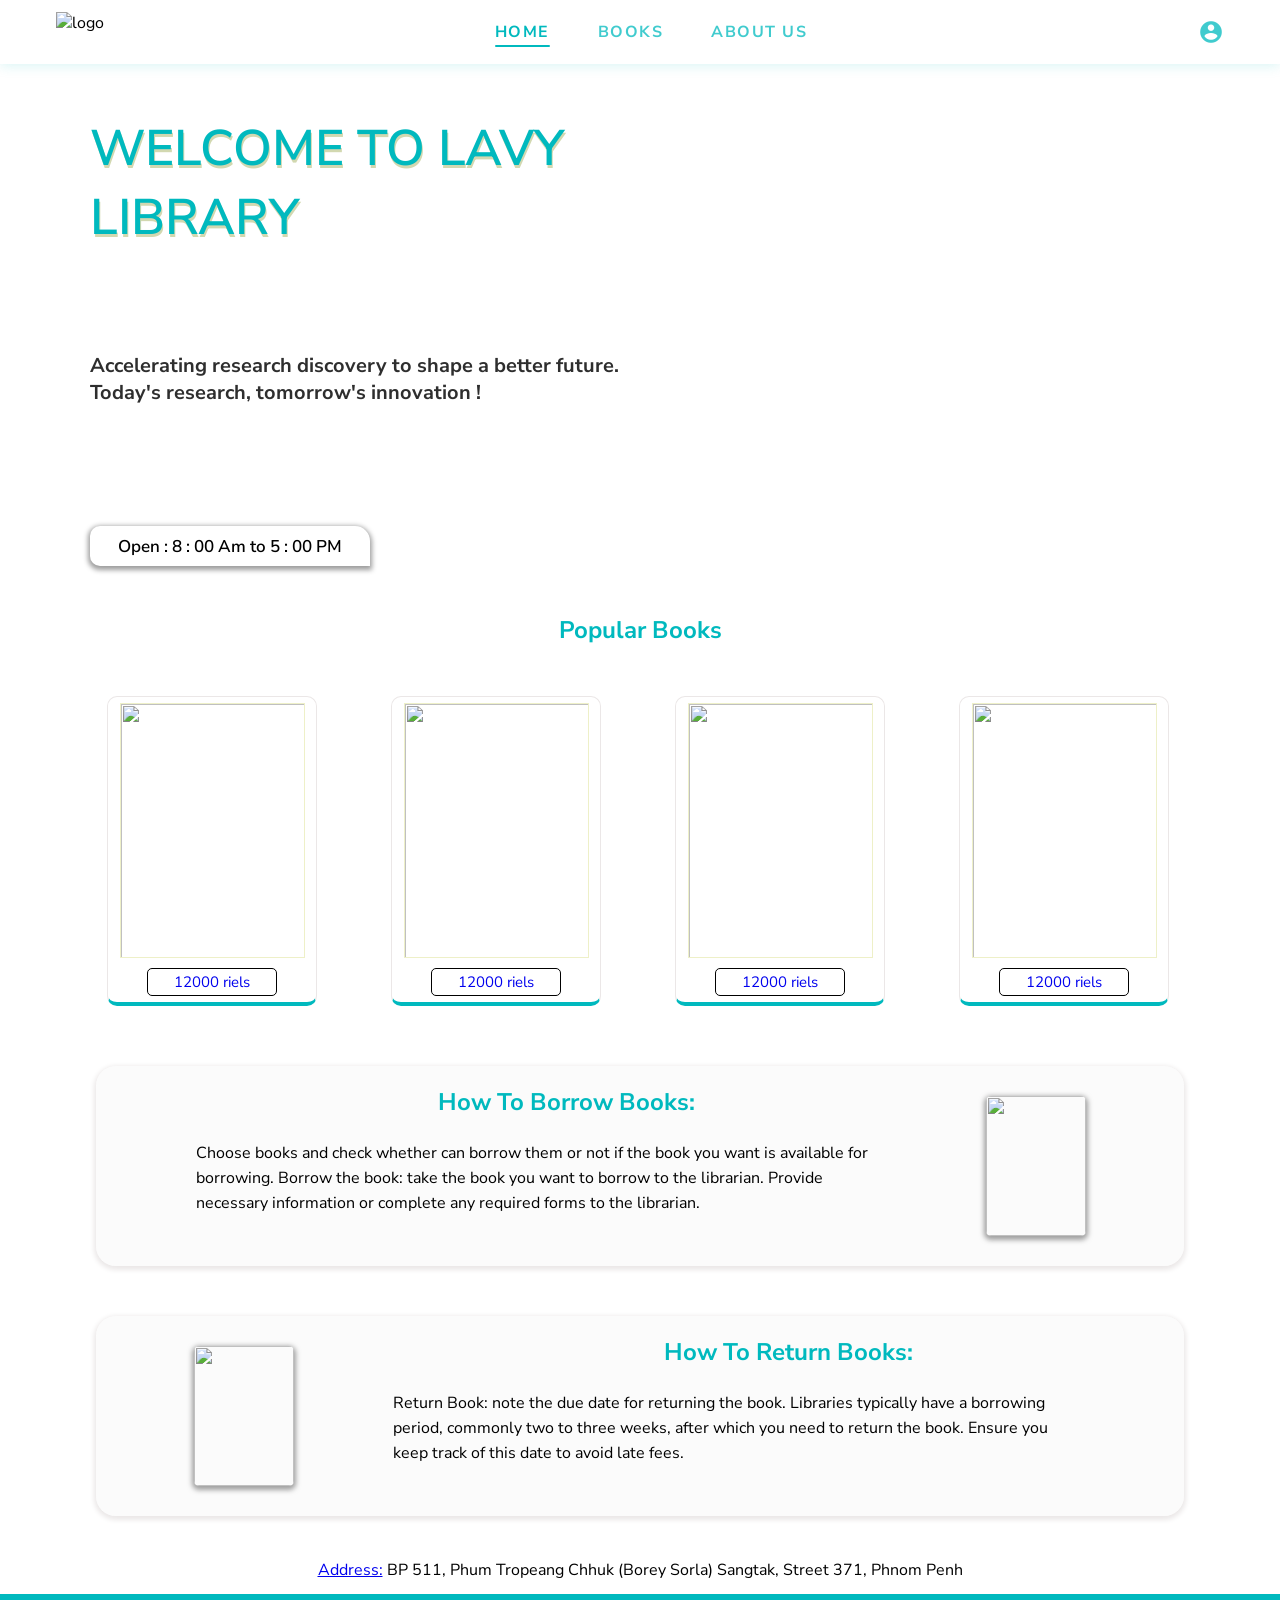
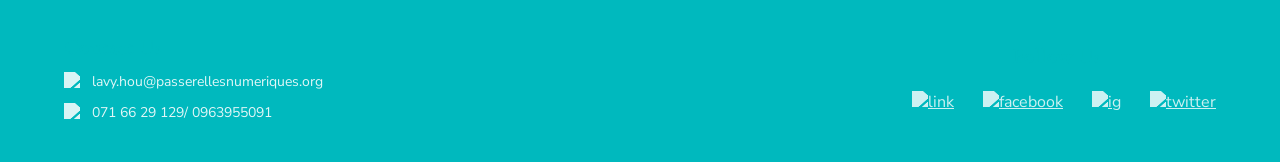
==== index.html @ cbe5d9ea "refactor: unify design system and update layout for navigation and footer components" ====
<!DOCTYPE html>
<html lang="en">

<head>
    <meta charset="UTF-8">
    <meta name="viewport" content="width=device-width, initial-scale=1.0">
    <title>Home</title>
    <link rel="stylesheet" href="./css/style.css">
    <link rel="icon" href="/images/header-logo.png" type="image/icon type">
    <link rel="stylesheet" href="https://fonts.googleapis.com/icon?family=Material+Icons">
    <link href="https://cdn.jsdelivr.net/npm/remixicon@3.4.0/fonts/remixicon.css" rel="stylesheet">
    <link rel="stylesheet"href="https://fonts.googleapis.com/css2?family=Material+Symbols+Outlined:opsz,wght,FILL,GRAD@20..48,100..700,0..1,-50..200" />
</head>

<body>
    <nav>
        <div class="logo">
            <img src="images/logo.png" width="9%" alt="logo">
        </div>
        <div class="menu-bar">
            <ul>
                <li><a href="#" style="color: #00B9BE;">Home</a></li>
                <li><a href="./pages/books.html">Books</a></li>
                <li><a href="./pages/about_us.html">About us</a></li>
            </ul>
        </div>
        <a href="./pages/register.html"><i class="material-icons icons-color">account_circle</i></a>
    </nav>
    <div class="cover">
        <h1>WELCOME TO LAVY <br> LIBRARY</h1>
        <p><b>Accelerating research discovery to shape a better future. <br>Today's research, tomorrow's innovation !</b></p>
        <p class="open">Open : 8 : 00 Am to 5 : 00 PM</p>
    </div>
    <div class="popular-book">
        <h2>Popular Books</h2>
        <div class="books">
            <div class="image-card">
                <img src="images/Home/ដឺស៊ីក្រេត.jpg" width="10%" alt="">
                <button><a href="../pages/register.html">12000 riels</a></button>
            </div>
            <div class="image-card">
                <img src="images/Home/ដើរចេញពីអតីតកាល.png" width="10%" alt="">
                <button><a href="../pages/register.html">12000 riels</a></button>
            </div>
            <div class="image-card">
                <img src="images/Home/ដំណើរជីវិត.jpg" width="10%" alt="">
                <button><a href="../pages/register.html">12000 riels</a></button>
            </div>
            <div class="image-card">
                <img src="images/Home/ដើរចេញពីអតីតកាល.png" width="10%" alt="">
                <button><a href="../pages/register.html">12000 riels</a></button>
            </div>
        </div>
    </div>
    <div class="borrow-and-return">
        <div class="borrow-card">
            <div class="borrow-title">
                <h2><a href="./pages/register.html">How To Borrow Books:</a></h2>
                <p>Choose books and check whether can borrow them or not if the book you want is available for
                    borrowing. Borrow the book: take the book you want to borrow to the librarian. Provide necessary
                    information or complete any required forms to the librarian.</p>
            </div>
            <div class="img">
                <img src="images/Home/ដឺស៊ីក្រេត.jpg" width="5%" alt="">
            </div>
        </div>
        <div class="return-card">
            <div class="return-img">
                <img src="images/Home/ការធ្វើទីផ្សារ៤.០.jpg" width="5%" alt=""> 
            </div>
            <div class="return-title">
                <h2><a href="./pages/register.html">How To Return Books:</a></h2>
                <p>Return Book: note the due date for returning the book. Libraries typically have a borrowing period,
                    commonly two to three weeks, after which you need to return the book. Ensure you keep track of this
                    date to avoid late fees.</p>
            </div>
        </div>
        <div id="address">
            <p><a href="./pages/about_us.html">Address:</a> BP 511, Phum Tropeang Chhuk (Borey Sorla) Sangtak, Street
                371, Phnom
                Penh</p>
        </div>
    </div>
    <footer>
        <div class="footer-left">
            <h3>Contact Us</h3>
            <div class="email">
                <img src="./images/follow us/email.png" alt="email">
                <p>lavy.hou@passerellesnumeriques.org</p>
            </div>
            <div class="phone-call">
                <img src="./images/follow us/phone-call.png" alt="call">
                <p>071 66 29 129/ 0963955091</p>
            </div>
        </div>
        <div class="footer-right">
            <h3>Follow Us</h3>
            <div class="icon">
                <a href="https://www.linkedin.com/feed/" target="_blank"><img src="./images/follow us/linkedin.png" alt="link"></a>
                <a href="https://www.linkedin.com/feed/" target="_blank"><img src="./images/follow us/facebook.png" alt="facebook"></a>
                <a href="https://www.instagram.com/" target="_blank"><img src="./images/follow us/instagram.png" alt="ig"></a>
                <a href="https://www.instagram.com/" target="_blank"><img src="./images/follow us/twitter.png" alt="twitter"></a>
            </div>
        </div>
    </footer>
</body>
</html>
---- css/style.css ----
@import url('https://fonts.googleapis.com/css2?family=Cormorant+Garamond:ital,wght@0,400;0,500;0,600;0,700;1,400&family=Nunito+Sans:opsz,wght@6..12,400;6..12,500;6..12,600;6..12,700&display=swap');

:root {
  --teal: #00B9BE;
  --teal-dark: #009aa0;
  --teal-light: #e0f7f8;
  --white: #ffffff;
  --text: #1a1a1a;
  --text-muted: #555555;
  --nav-bg: #ffffff;
  --nav-text: #00B9BE;
  --gold: #ffffff;
  --accent: #00B9BE;
}

* {
  padding: 0;
  margin: 0;
  box-sizing: border-box;
  font-family: 'Nunito Sans', Arial, sans-serif;
}

nav {
  position: sticky;
  top: 0;
  z-index: 100;
  background: var(--nav-bg);
  display: flex;
  align-items: center;
  justify-content: space-between;
  padding: 0 56px;
  height: 64px;
  box-shadow: 0 2px 12px rgba(0,185,190,0.15);
}

nav .logo {
  display: flex;
  align-items: center;
}

nav .logo img {
  height: 40px;
  width: auto;
  padding: 0;
  margin: 0;
}

nav .menu-bar {
  margin: 0;
}

nav .menu-bar ul {
  display: flex;
  align-items: center;
  gap: 48px;
  list-style: none;
}

nav .menu-bar ul li {
  margin: 0;
}

nav .menu-bar ul li a {
  text-decoration: none;
  color: rgba(0,185,190,0.75);
  font-size: 16px;
  font-weight: 700;
  letter-spacing: 1.5px;
  text-transform: uppercase;
  transition: color 0.25s ease;
  position: relative;
  padding-bottom: 4px;
}

nav .menu-bar ul li a::after {
  content: '';
  position: absolute;
  bottom: 0;
  left: 0;
  width: 0;
  height: 2px;
  background: var(--teal);
  border-radius: 2px;
  transition: width 0.25s ease;
}

nav .menu-bar ul li a:hover {
  color: var(--teal) !important;
  font-weight: 700;
}

nav .menu-bar ul li a:hover::after { width: 100%; }
nav .menu-bar ul li a[style*="color"] { color: var(--teal) !important; }
nav .menu-bar ul li a[style*="color"]::after { width: 100%; }

nav .icons-color {
  font-size: 26px;
  color: rgba(0,185,190,0.75);
  display: block;
  line-height: 1;
  transition: color 0.25s ease, transform 0.25s ease;
  margin: 0;
}

nav > a:last-child {
  text-decoration: none;
  display: flex;
  align-items: center;
}

nav > a:last-child:hover .icons-color {
  color: var(--teal);
  transform: scale(1.12);
}

@media (max-width: 1024px) {
  nav { padding: 0 32px; }
}

@media (max-width: 730px) {
  nav { padding: 0 24px; height: 56px; }
  nav .logo img { height: 32px; }
  nav .menu-bar ul { gap: 28px; }
  nav .menu-bar ul li a { font-size: 14px; letter-spacing: 1px; }
  nav .icons-color { font-size: 22px; }
}

@media (max-width: 420px) {
  nav { padding: 0 16px; }
  nav .logo img { display: none; }
  nav .menu-bar ul { gap: 16px; }
  nav .menu-bar ul li a { font-size: 13px; letter-spacing: 0.5px; }
}

footer {
  background: var(--teal);
  display: flex;
  justify-content: space-between;
  align-items: center;
  padding: 40px 64px;
  height: auto;
  margin-top: 0;
}
footer .footer-left {
  display: flex;
  flex-direction: column;
  gap: 12px;
}
footer .footer-left h3 {
  font-family: 'Cormorant Garamond', serif;
  font-size: 22px;
  font-weight: 600;
  color: var(--teal);
  margin-bottom: 0;
}
footer .footer-left .email,
footer .footer-left .phone-call {
  display: flex;
  align-items: center;
  gap: 10px;
}
footer .footer-left .email img,
footer .footer-left .phone-call img {
  width: 18px;
  height: 18px;
  object-fit: contain;
  filter: brightness(0) invert(1);
  opacity: 0.85;
  margin-left: 0;
}
footer .footer-left .email p,
footer .footer-left .phone-call p {
  font-size: 14px;
  color: rgba(255,255,255,0.88);
  margin: 0;
}
footer .footer-right { text-align: center; }
footer .footer-right h3 {
  font-family: 'Cormorant Garamond', serif;
  font-size: 22px;
  font-weight: 600;
  color: var(--teal);
  margin-bottom: 12px;
}
footer .footer-right .icon {
  display: flex;
  align-items: center;
  gap: 14px;
  justify-content: center;
  padding: 0;
}
footer .footer-right .icon img {
  width: 26px;
  height: 26px;
  filter: brightness(0) invert(1);
  opacity: 0.8;
  margin: 0;
  transition: opacity 0.2s, transform 0.2s;
}
footer .footer-right .icon a:hover img { opacity: 1; transform: scale(1.1); }
@media (max-width: 730px) {
  footer { flex-direction: column; gap: 24px; text-align: center; padding: 32px 20px; }
  footer .footer-left { align-items: center; }
}
@media (max-width: 420px) {
  footer .footer-left { display: none; }
  footer { padding: 24px 16px; }
}
footer .footer-right .icon img {
  width: 30px;
  margin-left: 15px;
  margin-top: 10px;
}
@media screen and (max-width: 420px) {
  footer .footer-right .icon img {
    width: 20px;
    margin-left: 2px;
  }
}

body .cover {
  position: relative;
  background-image: url("../images/Home/cover-home-page.jpg");
  background-size: cover;
  background-repeat: no-repeat;
  background-position: 0;
  height: 500px;
}
@media screen and (max-width: 420px) {
  body .cover {
    height: 10vh;
    width: 100%;
  }
}
@media screen and (max-width: 730px) {
  body .cover {
    height: 300px;
  }
}
body .cover h1 {
  text-shadow: 1px 3px #d2d8b0;
  font-size: 50px;
  color: #00B9BE;
}
@media screen and (max-width: 730px) {
  body .cover h1 {
    font-size: 28px;
  }
}
@media screen and (max-width: 420px) {
  body .cover h1 {
    font-size: 20px;
  }
}
body .cover h1,
body .cover p {
  font-weight: 600;
  padding: 50px 90px;
}
@media screen and (max-width: 730px) {
  body .cover h1,
  body .cover p {
    padding: 30px 50px;
  }
}
@media screen and (max-width: 420px) {
  body .cover h1,
  body .cover p {
    padding: 30px 50px;
  }
}
body .cover p b {
  font-size: 20px;
  color: rgba(0, 0, 0, 0.819);
}
@media screen and (max-width: 730px) {
  body .cover p b {
    font-size: 15px;
  }
}
@media screen and (max-width: 420px) {
  body .cover p b {
    text-shadow: 1px 2px rgba(210, 216, 176, 0.7215686275);
    font-size: 11px;
    width: 100%;
    color: #00B9BE;
  }
}
body .cover .open {
  box-shadow: 0px 2px 5px 2px #9d9d9d;
  display: flex;
  justify-content: center;
  align-items: center;
  background: white;
  color: #000;
  width: 280px;
  height: 40px;
  border-radius: 10px 15px 0px 10px;
  margin-left: 90px;
  padding: 0px;
  margin-top: 70px;
  font-size: 17px;
}
@media screen and (max-width: 730px) {
  body .cover .open {
    width: 250px;
    height: 35px;
    margin-left: 54px;
    margin-top: 20px;
    font-size: 15px;
    box-shadow: 4px 4px 4px 0px rgb(235, 232, 232);
  }
}
@media screen and (max-width: 420px) {
  body .cover .open {
    width: 200px;
    height: 25px;
    margin-top: 45px;
    font-size: 12px;
    box-shadow: 4px 4px 4px 0px rgb(108, 107, 107);
  }
}
body .cover .open:hover {
  display: flex;
  justify-content: center;
  align-items: center;
  background: #00B9BE;
  color: #ffffff;
  width: 280px;
  height: 40px;
  border-radius: 10px 15px 0px 10px;
  margin-left: 90px;
  padding: 0px;
  margin-top: 70px;
  font-size: 17px;
}
@media screen and (max-width: 730px) {
  body .cover .open:hover {
    width: 250px;
    height: 35px;
    margin-left: 54px;
    margin-top: 20px;
    font-size: 15px;
  }
}
@media screen and (max-width: 420px) {
  body .cover .open:hover {
    width: 200px;
    height: 25px;
    margin-top: 45px;
    font-size: 12px;
    box-shadow: 4px 4px 4px 0px rgb(156, 156, 156);
  }
}
body .popular-book {
  margin-top: 50px;
  display: flex;
  flex-direction: column;
  gap: 10px;
}
@media screen and (max-width: 730px) {
  body .popular-book {
    margin-top: 15px;
  }
}
@media screen and (max-width: 420px) {
  body .popular-book {
    margin-top: 15px;
  }
}
body .popular-book h2 {
  color: #00B9BE;
  text-align: center;
  margin-bottom: 40px;
}
@media screen and (max-width: 730px) {
  body .popular-book h2 {
    margin-bottom: 15px;
  }
}
@media screen and (max-width: 420px) {
  body .popular-book h2 {
    font-size: 16px;
    margin-top: 15px;
  }
}
body .popular-book .books {
  display: grid;
  grid-template-columns: repeat(5, 1fr);
  gap: 20px;
  justify-content: space-between;
  margin-left: 50px;
  display: flex;
  flex-direction: row;
  justify-content: center;
}
@media screen and (max-width: 730px) {
  body .popular-book .books {
    margin-left: 0;
    margin-right: 5;
  }
}
@media screen and (max-width: 420px) {
  body .popular-book .books {
    margin-right: 0;
    display: flex;
    justify-content: center;
    gap: 5px;
  }
}
body .popular-book .books .image-card {
  border-bottom: 4px solid #00B9BE;
  display: flex;
  flex-direction: column;
  gap: 10px;
  height: 310px;
  width: 210px;
  border: 1px solid rgb(235, 231, 231);
  border-radius: 10px;
  display: flex;
  border-bottom: 4px solid #00B9BE;
  align-items: center;
  justify-content: center;
  margin-right: 54px;
}
@media screen and (max-width: 1024px) {
  body .popular-book .books .image-card {
    display: flex;
    justify-content: center;
    height: 225px;
    width: 160px;
  }
}
@media screen and (max-width: 730px) {
  body .popular-book .books .image-card {
    height: 190px;
    width: 140px;
    display: flex;
    justify-content: center;
    margin-right: 0;
  }
}
@media screen and (max-width: 420px) {
  body .popular-book .books .image-card {
    height: 120px;
    width: 80px;
    margin-left: 5px;
    display: flex;
    justify-content: center;
    border-bottom: 3px solid #00B9BE;
  }
}
body .popular-book .books .image-card img {
  border: 1px solid #EEF0C8;
  width: 185px;
  height: 255px;
}
@media screen and (max-width: 1024px) {
  body .popular-book .books .image-card img {
    width: 120px;
    height: 165px;
  }
}
@media screen and (max-width: 730px) {
  body .popular-book .books .image-card img {
    width: 110px;
    height: 150px;
  }
}
@media screen and (max-width: 420px) {
  body .popular-book .books .image-card img {
    width: 70px;
    height: 90px;
  }
}
body .popular-book .books .image-card button {
  width: 130px;
  border-radius: 5px;
  border: 1px solid;
  font-size: 15px;
  height: 28px;
  background: none;
}
@media screen and (max-width: 1024px) {
  body .popular-book .books .image-card button {
    width: 95px;
    height: 25px;
    font-size: 12px;
  }
}
@media screen and (max-width: 730px) {
  body .popular-book .books .image-card button {
    width: 58px;
    height: 13px;
    font-size: 10px;
    border-radius: 3px;
  }
}
body .popular-book .books .image-card button a {
  text-decoration: none;
}
body .popular-book .books .image-card:hover {
  border-bottom: 4px solid #00B9BE;
  box-shadow: 0px 5px 5px 5px rgb(235, 232, 232);
  transition: 0.3s;
  height: 310px;
  width: 210px;
}
@media screen and (max-width: 1024px) {
  body .popular-book .books .image-card:hover {
    display: flex;
    justify-content: center;
    height: 225px;
    width: 160px;
  }
}
@media screen and (max-width: 730px) {
  body .popular-book .books .image-card:hover {
    height: 180px;
    width: 137px;
    margin-right: 4px;
  }
}
@media screen and (max-width: 420px) {
  body .popular-book .books .image-card:hover {
    height: 120px;
    width: 80px;
    margin-left: 5px;
    display: flex;
    justify-content: center;
    border-bottom: 3px solid #00B9BE;
  }
}
body .popular-book .books .image-card:hover button {
  background: #00B9BE;
  border: none;
  transition: 0.2s;
}
@media screen and (max-width: 730px) {
  body .popular-book .books .image-card:hover button {
    width: 100px;
  }
}
@media screen and (max-width: 420px) {
  body .popular-book .books .image-card:hover button {
    height: 15px;
    width: 60px;
    display: flex;
    justify-content: center;
  }
}
body .popular-book .books .image-card:hover button a {
  color: white;
}
body .borrow-and-return {
  display: flex;
  align-items: center;
  gap: 30px;
  flex-direction: column;
}
@media screen and (max-width: 730px) {
  body .borrow-and-return {
    gap: 15px;
  }
}
body .borrow-and-return .borrow-card {
  box-shadow: 0px 2px 5px 2px rgb(235, 232, 232);
  margin-top: 20px;
  background: rgba(246, 246, 246, 0.441);
  border-radius: 20px;
  height: 200px;
  width: 85%;
  margin-top: 60px;
  display: flex;
}
@media screen and (max-width: 730px) {
  body .borrow-and-return .borrow-card {
    height: 210px;
    margin-top: 30px;
  }
}
@media screen and (max-width: 420px) {
  body .borrow-and-return .borrow-card {
    height: 160px;
    width: 83%;
  }
}
body .borrow-and-return .borrow-card .borrow-title {
  display: grid;
  width: 80%;
  grid-template-rows: repeat(2, 2.5fr);
  margin-bottom: 50px;
}
body .borrow-and-return .borrow-card .borrow-title h2 a {
  display: flex;
  justify-content: center;
  margin-top: 20px;
  margin-left: 150px;
  color: #00B9BE;
  text-decoration: none;
}
@media screen and (max-width: 730px) {
  body .borrow-and-return .borrow-card .borrow-title h2 a {
    margin-left: 30px;
  }
}
@media screen and (max-width: 420px) {
  body .borrow-and-return .borrow-card .borrow-title h2 a {
    font-size: 16px;
  }
}
body .borrow-and-return .borrow-card .borrow-title p {
  line-height: 25px;
  margin-left: 100px;
}
@media screen and (max-width: 730px) {
  body .borrow-and-return .borrow-card .borrow-title p {
    margin-left: 35px;
    margin-top: 5px;
  }
}
@media screen and (max-width: 420px) {
  body .borrow-and-return .borrow-card .borrow-title p {
    font-size: 10px;
    margin-left: 13px;
    line-height: 15px;
  }
}
body .borrow-and-return .borrow-card .img {
  width: 30%;
  align-items: center;
  display: flex;
  justify-content: center;
}
body .borrow-and-return .borrow-card .img img {
  box-shadow: 0px 2px 5px 2px rgba(128, 128, 128, 0.736);
  border-radius: 5px;
  width: 100px;
  height: 140px;
}
@media screen and (max-width: 420px) {
  body .borrow-and-return .borrow-card .img img {
    width: 70px;
    height: 110px;
  }
}
body .borrow-and-return .return-card {
  box-shadow: 0px 2px 5px 2px rgb(235, 232, 232);
  justify-content: center;
  margin-top: 20px;
  background: rgba(246, 246, 246, 0.441);
  border-radius: 20px;
  height: 200px;
  width: 85%;
  display: flex;
}
@media screen and (max-width: 730px) {
  body .borrow-and-return .return-card {
    height: 210px;
  }
}
@media screen and (max-width: 420px) {
  body .borrow-and-return .return-card {
    height: 160px;
    width: 83%;
  }
}
body .borrow-and-return .return-card .return-img {
  width: 30%;
  align-items: center;
  display: flex;
  justify-content: center;
}
body .borrow-and-return .return-card .return-img img {
  box-shadow: 0px 2px 5px 2px rgba(128, 128, 128, 0.736);
  border-radius: 5px;
  width: 100px;
  height: 140px;
}
@media screen and (max-width: 420px) {
  body .borrow-and-return .return-card .return-img img {
    width: 70px;
    height: 110px;
  }
}
body .borrow-and-return .return-card .return-title {
  display: grid;
  width: 80%;
  grid-template-rows: repeat(2, 2.5fr);
  margin-bottom: 50px;
}
body .borrow-and-return .return-card .return-title h2 a {
  margin-top: 20px;
  display: flex;
  justify-content: center;
  color: #00B9BE;
  text-decoration: none;
}
@media screen and (max-width: 730px) {
  body .borrow-and-return .return-card .return-title h2 a {
    margin-right: 50px;
  }
}
@media screen and (max-width: 420px) {
  body .borrow-and-return .return-card .return-title h2 a {
    font-size: 16px;
  }
}
body .borrow-and-return .return-card .return-title p {
  line-height: 25px;
  margin-right: 100px;
}
@media screen and (max-width: 730px) {
  body .borrow-and-return .return-card .return-title p {
    margin-right: 30px;
    margin-top: 5px;
  }
}
@media screen and (max-width: 420px) {
  body .borrow-and-return .return-card .return-title p {
    font-size: 10px;
    margin-right: 13px;
    line-height: 15px;
  }
}
body #address {
  padding: 1%;
}
@media screen and (max-width: 730px) {
  body #address {
    margin-bottom: -10px;
  }
}
body #address p a {
  list-style: none;
}
@media screen and (max-width: 730px) {
  body #address p {
    font-size: 15px;
  }
}
@media screen and (max-width: 420px) {
  body #address p {
    font-size: 8px;
    margin-top: 10px;
  }
}/*# sourceMappingURL=style.css.map */
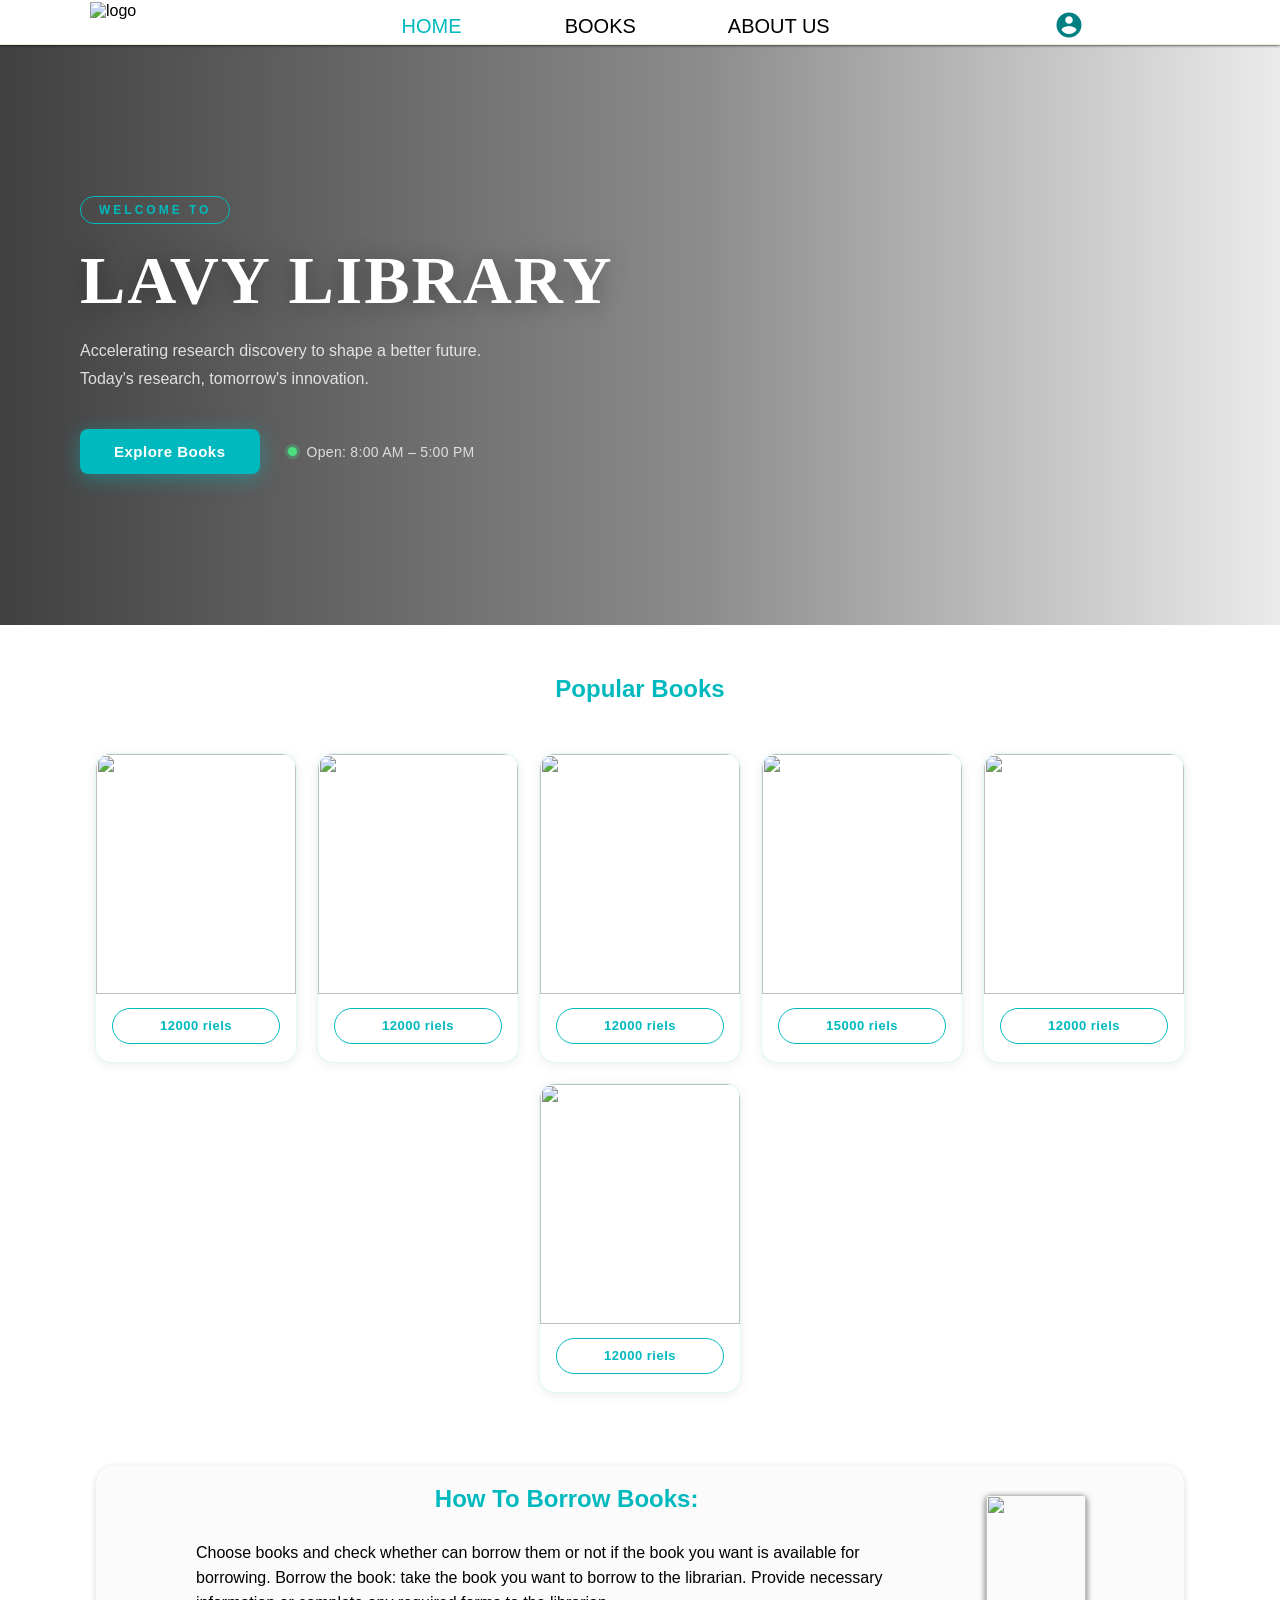
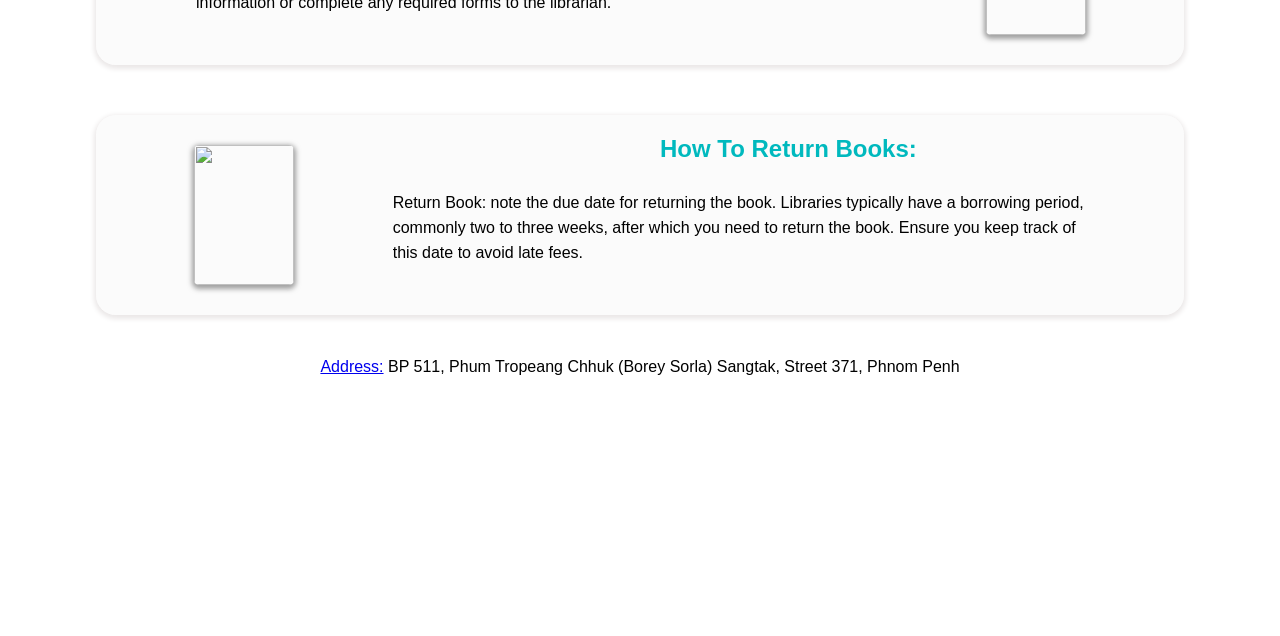
==== commit 23744863: "refactor: update navigation bar layout and standardize footer design across all pages" ====
--- a/index.html
+++ b/index.html
@@ -27,27 +27,42 @@
         <a href="./pages/register.html"><i class="material-icons icons-color">account_circle</i></a>
     </nav>
     <div class="cover">
-        <h1>WELCOME TO LAVY <br> LIBRARY</h1>
-        <p><b>Accelerating research discovery to shape a better future. <br>Today's research, tomorrow's innovation !</b></p>
-        <p class="open">Open : 8 : 00 Am to 5 : 00 PM</p>
+        <div class="cover-overlay"></div>
+        <div class="cover-content">
+            <span class="cover-eyebrow">Welcome to</span>
+            <h1>LAVY LIBRARY</h1>
+            <p>Accelerating research discovery to shape a better future.<br>Today's research, tomorrow's innovation.</p>
+            <div class="cover-actions">
+                <a href="./pages/books.html" class="btn-primary">Explore Books</a>
+                <span class="open"><i class="open-dot"></i>Open: 8:00 AM – 5:00 PM</span>
+            </div>
+        </div>
     </div>
     <div class="popular-book">
         <h2>Popular Books</h2>
         <div class="books">
             <div class="image-card">
-                <img src="images/Home/ដឺស៊ីក្រេត.jpg" width="10%" alt="">
+                <img src="images/Home/ដឺស៊ីក្រេត.jpg" alt="">
                 <button><a href="../pages/register.html">12000 riels</a></button>
             </div>
             <div class="image-card">
-                <img src="images/Home/ដើរចេញពីអតីតកាល.png" width="10%" alt="">
+                <img src="images/Home/ដើរចេញពីអតីតកាល.png" alt="">
                 <button><a href="../pages/register.html">12000 riels</a></button>
             </div>
             <div class="image-card">
-                <img src="images/Home/ដំណើរជីវិត.jpg" width="10%" alt="">
+                <img src="images/Home/ដំណើរជីវិត.jpg" alt="">
                 <button><a href="../pages/register.html">12000 riels</a></button>
             </div>
             <div class="image-card">
-                <img src="images/Home/ដើរចេញពីអតីតកាល.png" width="10%" alt="">
+                <img src="images/Home/ការធ្វើទីផ្សារ៤.០.jpg" alt="">
+                <button><a href="../pages/register.html">15000 riels</a></button>
+            </div>
+            <div class="image-card">
+                <img src="images/Home/ដឺស៊ីក្រេត.jpg" alt="">
+                <button><a href="../pages/register.html">12000 riels</a></button>
+            </div>
+            <div class="image-card">
+                <img src="images/Home/ដំណើរជីវិត.jpg" alt="">
                 <button><a href="../pages/register.html">12000 riels</a></button>
             </div>
         </div>
@@ -82,25 +97,34 @@
         </div>
     </div>
     <footer>
-        <div class="footer-left">
-            <h3>Contact Us</h3>
-            <div class="email">
-                <img src="./images/follow us/email.png" alt="email">
-                <p>lavy.hou@passerellesnumeriques.org</p>
+        <div class="footer-top">
+            <div class="footer-left">
+                <h3>Contact Us</h3>
+                <div class="email">
+                    <img src="./images/follow us/email.png" alt="email">
+                    <p>lavy.hou@passerellesnumeriques.org</p>
+                </div>
+                <div class="phone-call">
+                    <img src="./images/follow us/phone-call.png" alt="call">
+                    <p>071 66 29 129 / 0963955091</p>
+                </div>
             </div>
-            <div class="phone-call">
-                <img src="./images/follow us/phone-call.png" alt="call">
-                <p>071 66 29 129/ 0963955091</p>
+            <div class="footer-center">
+                <img src="./images/logo.png" alt="Lavy Library" class="footer-logo">
+                <p class="footer-tagline">Accelerating research discovery<br>to shape a better future.</p>
+            </div>
+            <div class="footer-right">
+                <h3>Follow Us</h3>
+                <div class="icon">
+                    <a href="https://www.linkedin.com/feed/" target="_blank"><img src="./images/follow us/linkedin.png" alt="LinkedIn"></a>
+                    <a href="https://www.facebook.com/" target="_blank"><img src="./images/follow us/facebook.png" alt="Facebook"></a>
+                    <a href="https://www.instagram.com/" target="_blank"><img src="./images/follow us/instagram.png" alt="Instagram"></a>
+                    <a href="https://www.twitter.com/" target="_blank"><img src="./images/follow us/twitter.png" alt="Twitter"></a>
+                </div>
             </div>
         </div>
-        <div class="footer-right">
-            <h3>Follow Us</h3>
-            <div class="icon">
-                <a href="https://www.linkedin.com/feed/" target="_blank"><img src="./images/follow us/linkedin.png" alt="link"></a>
-                <a href="https://www.linkedin.com/feed/" target="_blank"><img src="./images/follow us/facebook.png" alt="facebook"></a>
-                <a href="https://www.instagram.com/" target="_blank"><img src="./images/follow us/instagram.png" alt="ig"></a>
-                <a href="https://www.instagram.com/" target="_blank"><img src="./images/follow us/twitter.png" alt="twitter"></a>
-            </div>
+        <div class="footer-bottom">
+            <p>© 2025 Lavy Library. All rights reserved.</p>
         </div>
     </footer>
 </body>
--- a/css/style.css
+++ b/css/style.css
@@ -1,221 +1,151 @@
-@import url('https://fonts.googleapis.com/css2?family=Cormorant+Garamond:ital,wght@0,400;0,500;0,600;0,700;1,400&family=Nunito+Sans:opsz,wght@6..12,400;6..12,500;6..12,600;6..12,700&display=swap');
-
-:root {
-  --teal: #00B9BE;
-  --teal-dark: #009aa0;
-  --teal-light: #e0f7f8;
-  --white: #ffffff;
-  --text: #1a1a1a;
-  --text-muted: #555555;
-  --nav-bg: #ffffff;
-  --nav-text: #00B9BE;
-  --gold: #ffffff;
-  --accent: #00B9BE;
-}
-
 * {
   padding: 0;
   margin: 0;
-  box-sizing: border-box;
-  font-family: 'Nunito Sans', Arial, sans-serif;
+  font-family: Arial, Helvetica, sans-serif;
 }
 
 nav {
+  display: grid;
+  grid-template-columns: 0.8fr 1.3fr 0.45fr;
   position: sticky;
   top: 0;
   z-index: 100;
-  background: var(--nav-bg);
-  display: flex;
-  align-items: center;
-  justify-content: space-between;
-  padding: 0 56px;
-  height: 64px;
-  box-shadow: 0 2px 12px rgba(0,185,190,0.15);
-}
-
-nav .logo {
-  display: flex;
-  align-items: center;
-}
-
-nav .logo img {
-  height: 40px;
-  width: auto;
-  padding: 0;
-  margin: 0;
-}
-
+  background: #ffffff;
+  border-bottom: 1px solid #EEF0C8;
+  box-shadow: 0px 0px 3px 0px;
+}
+@media screen and (max-width: 420px) {
+  nav {
+    display: grid;
+    grid-template-columns: 0.5fr 0.5fr 0.5fr;
+  }
+}
+nav img {
+  width: 35%;
+  padding-left: 90px;
+  margin-top: 2px;
+}
+@media screen and (max-width: 1024px) {
+  nav img {
+    margin-top: 7px;
+  }
+}
+@media screen and (max-width: 730px) {
+  nav img {
+    padding-left: 50px;
+    margin-top: 9px;
+    width: 40%;
+  }
+}
+@media screen and (max-width: 420px) {
+  nav img {
+    display: none;
+  }
+}
+@media screen and (max-width: 1024px) {
+  nav .menu-bar {
+    margin-bottom: 10px;
+  }
+}
+@media screen and (max-width: 420px) {
+  nav .menu-bar {
+    margin-bottom: 15px;
+  }
+}
 nav .menu-bar {
-  margin: 0;
-}
-
+  margin-top: -2px;
+}
 nav .menu-bar ul {
-  display: flex;
-  align-items: center;
-  gap: 48px;
+  display: grid;
+  grid-template-columns: repeat(4, 1fr);
+}
+nav .menu-bar ul li {
   list-style: none;
-}
-
-nav .menu-bar ul li {
-  margin: 0;
-}
-
+  margin-top: 17px;
+}
 nav .menu-bar ul li a {
   text-decoration: none;
-  color: rgba(0,185,190,0.75);
-  font-size: 16px;
-  font-weight: 700;
-  letter-spacing: 1.5px;
+  color: #000;
+  font-size: 20px;
   text-transform: uppercase;
-  transition: color 0.25s ease;
-  position: relative;
-  padding-bottom: 4px;
+}
+@media screen and (max-width: 1024px) {
+  nav .menu-bar ul li a {
+    font-size: 18px;
+  }
+}
+@media screen and (max-width: 730px) {
+  nav .menu-bar ul li a {
+    font-size: 15px;
+  }
+}
+@media screen and (max-width: 420px) {
+  nav .menu-bar ul li a {
+    font-size: 10px;
+    display: flex;
+    justify-content: center;
+    width: 80px;
+  }
+}
+nav .menu-bar ul li a:hover {
+  color: #00B9BE;
+  transition: 0.3s;
+  font-weight: 520;
+}
+nav .icons-color {
+  font-size: 30px;
+  color: teal;
+  margin-top: 10px;
+}
+@media screen and (max-width: 420px) {
+  nav .icons-color {
+    margin-top: 10px;
+    font-size: 20px;
+    margin-left: 80px;
+  }
 }
 
-nav .menu-bar ul li a::after {
-  content: '';
-  position: absolute;
-  bottom: 0;
-  left: 0;
-  width: 0;
-  height: 2px;
-  background: var(--teal);
-  border-radius: 2px;
-  transition: width 0.25s ease;
-}
-
-nav .menu-bar ul li a:hover {
-  color: var(--teal) !important;
-  font-weight: 700;
-}
-
-nav .menu-bar ul li a:hover::after { width: 100%; }
-nav .menu-bar ul li a[style*="color"] { color: var(--teal) !important; }
-nav .menu-bar ul li a[style*="color"]::after { width: 100%; }
-
-nav .icons-color {
-  font-size: 26px;
-  color: rgba(0,185,190,0.75);
-  display: block;
-  line-height: 1;
-  transition: color 0.25s ease, transform 0.25s ease;
-  margin: 0;
-}
-
-nav > a:last-child {
-  text-decoration: none;
-  display: flex;
-  align-items: center;
-}
-
-nav > a:last-child:hover .icons-color {
-  color: var(--teal);
-  transform: scale(1.12);
-}
-
-@media (max-width: 1024px) {
-  nav { padding: 0 32px; }
-}
-
+/* ── FOOTER ── */
+footer { background: var(--teal); margin-top: 0; }
+footer .footer-top {
+  display: grid; grid-template-columns: 1fr auto 1fr;
+  align-items: start; gap: 40px; padding: 52px 72px 40px;
+  border-bottom: 1px solid rgba(255,255,255,0.2);
+}
+footer .footer-left { display: flex; flex-direction: column; gap: 14px; }
+footer .footer-left h3, footer .footer-right h3 {
+  font-family: 'Nunito Sans', sans-serif; font-size: 12px; font-weight: 700;
+  color: rgba(255,255,255,0.6); letter-spacing: 2.5px; text-transform: uppercase; margin-bottom: 4px;
+}
+footer .footer-left .email, footer .footer-left .phone-call { display: flex; align-items: center; gap: 10px; }
+footer .footer-left .email img, footer .footer-left .phone-call img {
+  width: 16px; height: 16px; object-fit: contain;
+  filter: brightness(0) invert(1); opacity: 0.7; flex-shrink: 0; margin-left: 0;
+}
+footer .footer-left .email p, footer .footer-left .phone-call p { font-size: 14px; color: rgba(255,255,255,0.88); margin: 0; }
+footer .footer-center { display: flex; flex-direction: column; align-items: center; text-align: center; gap: 12px; }
+footer .footer-center .footer-logo { height: 50px; width: auto; filter: brightness(0) invert(1); opacity: 0.9; }
+footer .footer-center .footer-tagline { font-size: 13px; color: rgba(255,255,255,0.6); line-height: 1.75; margin: 0; }
+footer .footer-right { display: flex; flex-direction: column; align-items: flex-end; gap: 14px; }
+footer .footer-right .icon { display: flex; align-items: center; gap: 8px; padding: 0; }
+footer .footer-right .icon a {
+  display: flex; align-items: center; justify-content: center;
+  width: 38px; height: 38px; background: rgba(255,255,255,0.15);
+  border-radius: 50%; transition: background 0.2s, transform 0.2s;
+}
+footer .footer-right .icon a:hover { background: rgba(255,255,255,0.3); transform: translateY(-3px); }
+footer .footer-right .icon img { width: 18px; height: 18px; object-fit: contain; filter: brightness(0) invert(1); margin: 0; }
+footer .footer-bottom { padding: 16px 72px; text-align: center; }
+footer .footer-bottom p { font-size: 13px; color: rgba(255,255,255,0.45); margin: 0; }
 @media (max-width: 730px) {
-  nav { padding: 0 24px; height: 56px; }
-  nav .logo img { height: 32px; }
-  nav .menu-bar ul { gap: 28px; }
-  nav .menu-bar ul li a { font-size: 14px; letter-spacing: 1px; }
-  nav .icons-color { font-size: 22px; }
-}
-
+  footer .footer-top { grid-template-columns: 1fr; text-align: center; padding: 36px 24px 28px; gap: 28px; }
+  footer .footer-left { align-items: center; }
+  footer .footer-right { align-items: center; }
+  footer .footer-bottom { padding: 14px 24px; }
+}
 @media (max-width: 420px) {
-  nav { padding: 0 16px; }
-  nav .logo img { display: none; }
-  nav .menu-bar ul { gap: 16px; }
-  nav .menu-bar ul li a { font-size: 13px; letter-spacing: 0.5px; }
-}
-
-footer {
-  background: var(--teal);
-  display: flex;
-  justify-content: space-between;
-  align-items: center;
-  padding: 40px 64px;
-  height: auto;
-  margin-top: 0;
-}
-footer .footer-left {
-  display: flex;
-  flex-direction: column;
-  gap: 12px;
-}
-footer .footer-left h3 {
-  font-family: 'Cormorant Garamond', serif;
-  font-size: 22px;
-  font-weight: 600;
-  color: var(--teal);
-  margin-bottom: 0;
-}
-footer .footer-left .email,
-footer .footer-left .phone-call {
-  display: flex;
-  align-items: center;
-  gap: 10px;
-}
-footer .footer-left .email img,
-footer .footer-left .phone-call img {
-  width: 18px;
-  height: 18px;
-  object-fit: contain;
-  filter: brightness(0) invert(1);
-  opacity: 0.85;
-  margin-left: 0;
-}
-footer .footer-left .email p,
-footer .footer-left .phone-call p {
-  font-size: 14px;
-  color: rgba(255,255,255,0.88);
-  margin: 0;
-}
-footer .footer-right { text-align: center; }
-footer .footer-right h3 {
-  font-family: 'Cormorant Garamond', serif;
-  font-size: 22px;
-  font-weight: 600;
-  color: var(--teal);
-  margin-bottom: 12px;
-}
-footer .footer-right .icon {
-  display: flex;
-  align-items: center;
-  gap: 14px;
-  justify-content: center;
-  padding: 0;
-}
-footer .footer-right .icon img {
-  width: 26px;
-  height: 26px;
-  filter: brightness(0) invert(1);
-  opacity: 0.8;
-  margin: 0;
-  transition: opacity 0.2s, transform 0.2s;
-}
-footer .footer-right .icon a:hover img { opacity: 1; transform: scale(1.1); }
-@media (max-width: 730px) {
-  footer { flex-direction: column; gap: 24px; text-align: center; padding: 32px 20px; }
-  footer .footer-left { align-items: center; }
-}
-@media (max-width: 420px) {
-  footer .footer-left { display: none; }
-  footer { padding: 24px 16px; }
-}
-footer .footer-right .icon img {
-  width: 30px;
-  margin-left: 15px;
-  margin-top: 10px;
-}
-@media screen and (max-width: 420px) {
-  footer .footer-right .icon img {
-    width: 20px;
-    margin-left: 2px;
-  }
+  footer .footer-top { padding: 28px 16px 24px; }
+  footer .footer-bottom { padding: 12px 16px; }
 }
 
 body .cover {
@@ -223,134 +153,166 @@
   background-image: url("../images/Home/cover-home-page.jpg");
   background-size: cover;
   background-repeat: no-repeat;
-  background-position: 0;
-  height: 500px;
-}
-@media screen and (max-width: 420px) {
+  background-position: center;
+  height: 580px;
+  display: flex;
+  align-items: center;
+  overflow: hidden;
+}
+@media screen and (max-width: 730px) {
   body .cover {
-    height: 10vh;
-    width: 100%;
-  }
-}
-@media screen and (max-width: 730px) {
+    height: 420px;
+  }
+}
+@media screen and (max-width: 420px) {
   body .cover {
-    height: 300px;
+    height: 320px;
+  }
+}
+body .cover .cover-overlay {
+  position: absolute;
+  inset: 0;
+  background: linear-gradient(to right, rgba(0, 0, 0, 0.75) 0%, rgba(0, 0, 0, 0.45) 55%, rgba(0, 0, 0, 0.08) 100%);
+  z-index: 0;
+}
+body .cover .cover-content {
+  position: relative;
+  z-index: 1;
+  padding: 0 80px;
+  max-width: 640px;
+}
+@media screen and (max-width: 730px) {
+  body .cover .cover-content {
+    padding: 0 40px;
+  }
+}
+@media screen and (max-width: 420px) {
+  body .cover .cover-content {
+    padding: 0 24px;
+  }
+}
+body .cover .cover-eyebrow {
+  display: inline-block;
+  font-size: 12px;
+  font-weight: 700;
+  letter-spacing: 3px;
+  text-transform: uppercase;
+  color: #00B9BE;
+  border: 1px solid #00B9BE;
+  padding: 6px 18px;
+  border-radius: 100px;
+  margin-bottom: 20px;
+}
+@media screen and (max-width: 420px) {
+  body .cover .cover-eyebrow {
+    font-size: 10px;
+    padding: 4px 12px;
+    margin-bottom: 12px;
   }
 }
 body .cover h1 {
-  text-shadow: 1px 3px #d2d8b0;
-  font-size: 50px;
-  color: #00B9BE;
+  font-family: "Cormorant Garamond", serif;
+  font-size: 68px;
+  font-weight: 700;
+  color: #ffffff;
+  line-height: 1.08;
+  letter-spacing: 2px;
+  margin: 0 0 20px 0;
+  padding: 0;
+  text-shadow: 0 2px 24px rgba(0, 0, 0, 0.35);
 }
 @media screen and (max-width: 730px) {
   body .cover h1 {
-    font-size: 28px;
+    font-size: 44px;
   }
 }
 @media screen and (max-width: 420px) {
   body .cover h1 {
-    font-size: 20px;
-  }
-}
-body .cover h1,
+    font-size: 30px;
+    letter-spacing: 1px;
+    margin-bottom: 12px;
+  }
+}
 body .cover p {
-  font-weight: 600;
-  padding: 50px 90px;
-}
-@media screen and (max-width: 730px) {
-  body .cover h1,
+  font-size: 16px;
+  color: rgba(255, 255, 255, 0.82);
+  font-weight: 400;
+  line-height: 1.75;
+  margin: 0 0 36px 0;
+  padding: 0;
+}
+@media screen and (max-width: 730px) {
   body .cover p {
-    padding: 30px 50px;
-  }
-}
-@media screen and (max-width: 420px) {
-  body .cover h1,
+    font-size: 14px;
+  }
+}
+@media screen and (max-width: 420px) {
   body .cover p {
-    padding: 30px 50px;
-  }
-}
-body .cover p b {
-  font-size: 20px;
-  color: rgba(0, 0, 0, 0.819);
-}
-@media screen and (max-width: 730px) {
-  body .cover p b {
-    font-size: 15px;
-  }
-}
-@media screen and (max-width: 420px) {
-  body .cover p b {
-    text-shadow: 1px 2px rgba(210, 216, 176, 0.7215686275);
-    font-size: 11px;
-    width: 100%;
-    color: #00B9BE;
-  }
-}
-body .cover .open {
-  box-shadow: 0px 2px 5px 2px #9d9d9d;
-  display: flex;
-  justify-content: center;
+    font-size: 12px;
+    line-height: 1.6;
+    margin-bottom: 20px;
+  }
+}
+body .cover .cover-actions {
+  display: flex;
   align-items: center;
-  background: white;
-  color: #000;
-  width: 280px;
-  height: 40px;
-  border-radius: 10px 15px 0px 10px;
-  margin-left: 90px;
-  padding: 0px;
-  margin-top: 70px;
-  font-size: 17px;
-}
-@media screen and (max-width: 730px) {
-  body .cover .open {
-    width: 250px;
-    height: 35px;
-    margin-left: 54px;
-    margin-top: 20px;
-    font-size: 15px;
-    box-shadow: 4px 4px 4px 0px rgb(235, 232, 232);
-  }
-}
-@media screen and (max-width: 420px) {
-  body .cover .open {
-    width: 200px;
-    height: 25px;
-    margin-top: 45px;
-    font-size: 12px;
-    box-shadow: 4px 4px 4px 0px rgb(108, 107, 107);
-  }
-}
-body .cover .open:hover {
-  display: flex;
-  justify-content: center;
-  align-items: center;
+  gap: 28px;
+  flex-wrap: wrap;
+}
+body .cover .btn-primary {
+  display: inline-block;
   background: #00B9BE;
   color: #ffffff;
-  width: 280px;
-  height: 40px;
-  border-radius: 10px 15px 0px 10px;
-  margin-left: 90px;
-  padding: 0px;
-  margin-top: 70px;
-  font-size: 17px;
-}
-@media screen and (max-width: 730px) {
-  body .cover .open:hover {
-    width: 250px;
-    height: 35px;
-    margin-left: 54px;
-    margin-top: 20px;
-    font-size: 15px;
-  }
-}
-@media screen and (max-width: 420px) {
-  body .cover .open:hover {
-    width: 200px;
-    height: 25px;
-    margin-top: 45px;
+  text-decoration: none;
+  font-size: 15px;
+  font-weight: 700;
+  letter-spacing: 0.5px;
+  padding: 14px 34px;
+  border-radius: 8px;
+  transition: background 0.25s ease, transform 0.2s ease, box-shadow 0.25s ease;
+  box-shadow: 0 4px 20px rgba(0, 185, 190, 0.45);
+}
+body .cover .btn-primary:hover {
+  background: #009aa0;
+  transform: translateY(-2px);
+  box-shadow: 0 8px 28px rgba(0, 185, 190, 0.55);
+}
+@media screen and (max-width: 420px) {
+  body .cover .btn-primary {
+    font-size: 13px;
+    padding: 10px 22px;
+  }
+}
+body .cover .open {
+  display: inline-flex;
+  align-items: center;
+  gap: 10px;
+  color: rgba(255, 255, 255, 0.78);
+  font-size: 14px;
+  font-weight: 500;
+  letter-spacing: 0.3px;
+  background: none;
+  border: none;
+  box-shadow: none;
+  padding: 0;
+  margin: 0;
+  width: auto;
+  height: auto;
+  border-radius: 0;
+}
+@media screen and (max-width: 420px) {
+  body .cover .open {
     font-size: 12px;
-    box-shadow: 4px 4px 4px 0px rgb(156, 156, 156);
-  }
+  }
+}
+body .cover .open-dot {
+  display: inline-block;
+  width: 9px;
+  height: 9px;
+  background: #4ade80;
+  border-radius: 50%;
+  box-shadow: 0 0 0 3px rgba(74, 222, 128, 0.28);
+  flex-shrink: 0;
 }
 body .popular-book {
   margin-top: 50px;
@@ -385,172 +347,96 @@
   }
 }
 body .popular-book .books {
-  display: grid;
-  grid-template-columns: repeat(5, 1fr);
-  gap: 20px;
-  justify-content: space-between;
-  margin-left: 50px;
-  display: flex;
+  display: flex;
+  flex-wrap: wrap;
   flex-direction: row;
   justify-content: center;
+  gap: 20px;
+  padding: 0 40px 12px;
 }
 @media screen and (max-width: 730px) {
   body .popular-book .books {
-    margin-left: 0;
-    margin-right: 5;
+    gap: 14px;
+    padding: 0 20px 12px;
   }
 }
 @media screen and (max-width: 420px) {
   body .popular-book .books {
-    margin-right: 0;
-    display: flex;
-    justify-content: center;
-    gap: 5px;
+    gap: 8px;
+    padding: 0 12px 8px;
   }
 }
 body .popular-book .books .image-card {
-  border-bottom: 4px solid #00B9BE;
   display: flex;
   flex-direction: column;
-  gap: 10px;
-  height: 310px;
-  width: 210px;
-  border: 1px solid rgb(235, 231, 231);
-  border-radius: 10px;
-  display: flex;
-  border-bottom: 4px solid #00B9BE;
   align-items: center;
-  justify-content: center;
-  margin-right: 54px;
-}
-@media screen and (max-width: 1024px) {
-  body .popular-book .books .image-card {
-    display: flex;
-    justify-content: center;
-    height: 225px;
-    width: 160px;
-  }
-}
-@media screen and (max-width: 730px) {
-  body .popular-book .books .image-card {
-    height: 190px;
-    width: 140px;
-    display: flex;
-    justify-content: center;
-    margin-right: 0;
-  }
-}
-@media screen and (max-width: 420px) {
-  body .popular-book .books .image-card {
-    height: 120px;
-    width: 80px;
-    margin-left: 5px;
-    display: flex;
-    justify-content: center;
-    border-bottom: 3px solid #00B9BE;
-  }
+  width: 200px;
+  background: #fff;
+  border-radius: 16px;
+  overflow: hidden;
+  box-shadow: 0 2px 12px rgba(0, 0, 0, 0.07);
+  border: 1px solid rgba(0, 185, 190, 0.12);
+  transition: transform 0.3s cubic-bezier(0.34, 1.56, 0.64, 1), box-shadow 0.3s ease;
+  cursor: pointer;
+  padding-bottom: 18px;
+  gap: 14px;
+}
+body .popular-book .books .image-card:hover {
+  transform: translateY(-8px);
+  box-shadow: 0 16px 40px rgba(0, 185, 190, 0.18), 0 4px 12px rgba(0, 0, 0, 0.08);
 }
 body .popular-book .books .image-card img {
-  border: 1px solid #EEF0C8;
-  width: 185px;
-  height: 255px;
-}
-@media screen and (max-width: 1024px) {
-  body .popular-book .books .image-card img {
-    width: 120px;
-    height: 165px;
-  }
-}
-@media screen and (max-width: 730px) {
-  body .popular-book .books .image-card img {
-    width: 110px;
-    height: 150px;
-  }
-}
-@media screen and (max-width: 420px) {
-  body .popular-book .books .image-card img {
-    width: 70px;
-    height: 90px;
-  }
+  width: 100%;
+  height: 240px;
+  object-fit: cover;
+  display: block;
+  border: none;
 }
 body .popular-book .books .image-card button {
-  width: 130px;
-  border-radius: 5px;
-  border: 1px solid;
-  font-size: 15px;
-  height: 28px;
-  background: none;
-}
-@media screen and (max-width: 1024px) {
-  body .popular-book .books .image-card button {
-    width: 95px;
-    height: 25px;
-    font-size: 12px;
-  }
-}
-@media screen and (max-width: 730px) {
-  body .popular-book .books .image-card button {
-    width: 58px;
-    height: 13px;
-    font-size: 10px;
-    border-radius: 3px;
-  }
+  width: calc(100% - 32px);
+  height: 36px;
+  border-radius: 50px;
+  border: 1.5px solid #00B9BE;
+  background: transparent;
+  color: #00B9BE;
+  font-family: Arial, sans-serif;
+  font-size: 13px;
+  font-weight: 700;
+  letter-spacing: 0.5px;
+  cursor: pointer;
+  transition: background 0.22s ease, color 0.22s ease, box-shadow 0.22s ease;
 }
 body .popular-book .books .image-card button a {
   text-decoration: none;
-}
-body .popular-book .books .image-card:hover {
-  border-bottom: 4px solid #00B9BE;
-  box-shadow: 0px 5px 5px 5px rgb(235, 232, 232);
-  transition: 0.3s;
-  height: 310px;
-  width: 210px;
-}
-@media screen and (max-width: 1024px) {
-  body .popular-book .books .image-card:hover {
-    display: flex;
-    justify-content: center;
-    height: 225px;
-    width: 160px;
-  }
-}
-@media screen and (max-width: 730px) {
-  body .popular-book .books .image-card:hover {
-    height: 180px;
-    width: 137px;
-    margin-right: 4px;
-  }
-}
-@media screen and (max-width: 420px) {
-  body .popular-book .books .image-card:hover {
-    height: 120px;
-    width: 80px;
-    margin-left: 5px;
-    display: flex;
-    justify-content: center;
-    border-bottom: 3px solid #00B9BE;
-  }
+  color: inherit;
+  display: block;
+  line-height: 34px;
 }
 body .popular-book .books .image-card:hover button {
   background: #00B9BE;
-  border: none;
-  transition: 0.2s;
-}
-@media screen and (max-width: 730px) {
-  body .popular-book .books .image-card:hover button {
-    width: 100px;
-  }
-}
-@media screen and (max-width: 420px) {
-  body .popular-book .books .image-card:hover button {
-    height: 15px;
-    width: 60px;
-    display: flex;
-    justify-content: center;
-  }
+  color: #fff;
+  box-shadow: 0 4px 14px rgba(0, 185, 190, 0.35);
 }
 body .popular-book .books .image-card:hover button a {
-  color: white;
+  color: #fff;
+}
+@media screen and (max-width: 1024px) {
+  body .popular-book .books .image-card { width: 160px; }
+  body .popular-book .books .image-card img { height: 195px; }
+  body .popular-book .books .image-card button { height: 32px; font-size: 12px; }
+  body .popular-book .books .image-card button a { line-height: 30px; }
+}
+@media screen and (max-width: 730px) {
+  body .popular-book .books .image-card { width: 130px; border-radius: 12px; gap: 10px; padding-bottom: 14px; }
+  body .popular-book .books .image-card img { height: 160px; }
+  body .popular-book .books .image-card button { height: 28px; font-size: 11px; }
+  body .popular-book .books .image-card button a { line-height: 26px; }
+}
+@media screen and (max-width: 420px) {
+  body .popular-book .books .image-card { width: 78px; border-radius: 10px; gap: 8px; padding-bottom: 10px; }
+  body .popular-book .books .image-card img { height: 100px; }
+  body .popular-book .books .image-card button { height: 22px; font-size: 9px; border-width: 1px; }
+  body .popular-book .books .image-card button a { line-height: 20px; }
 }
 body .borrow-and-return {
   display: flex;
@@ -744,4 +630,4 @@
     font-size: 8px;
     margin-top: 10px;
   }
-}/*# sourceMappingURL=style.css.map */+}
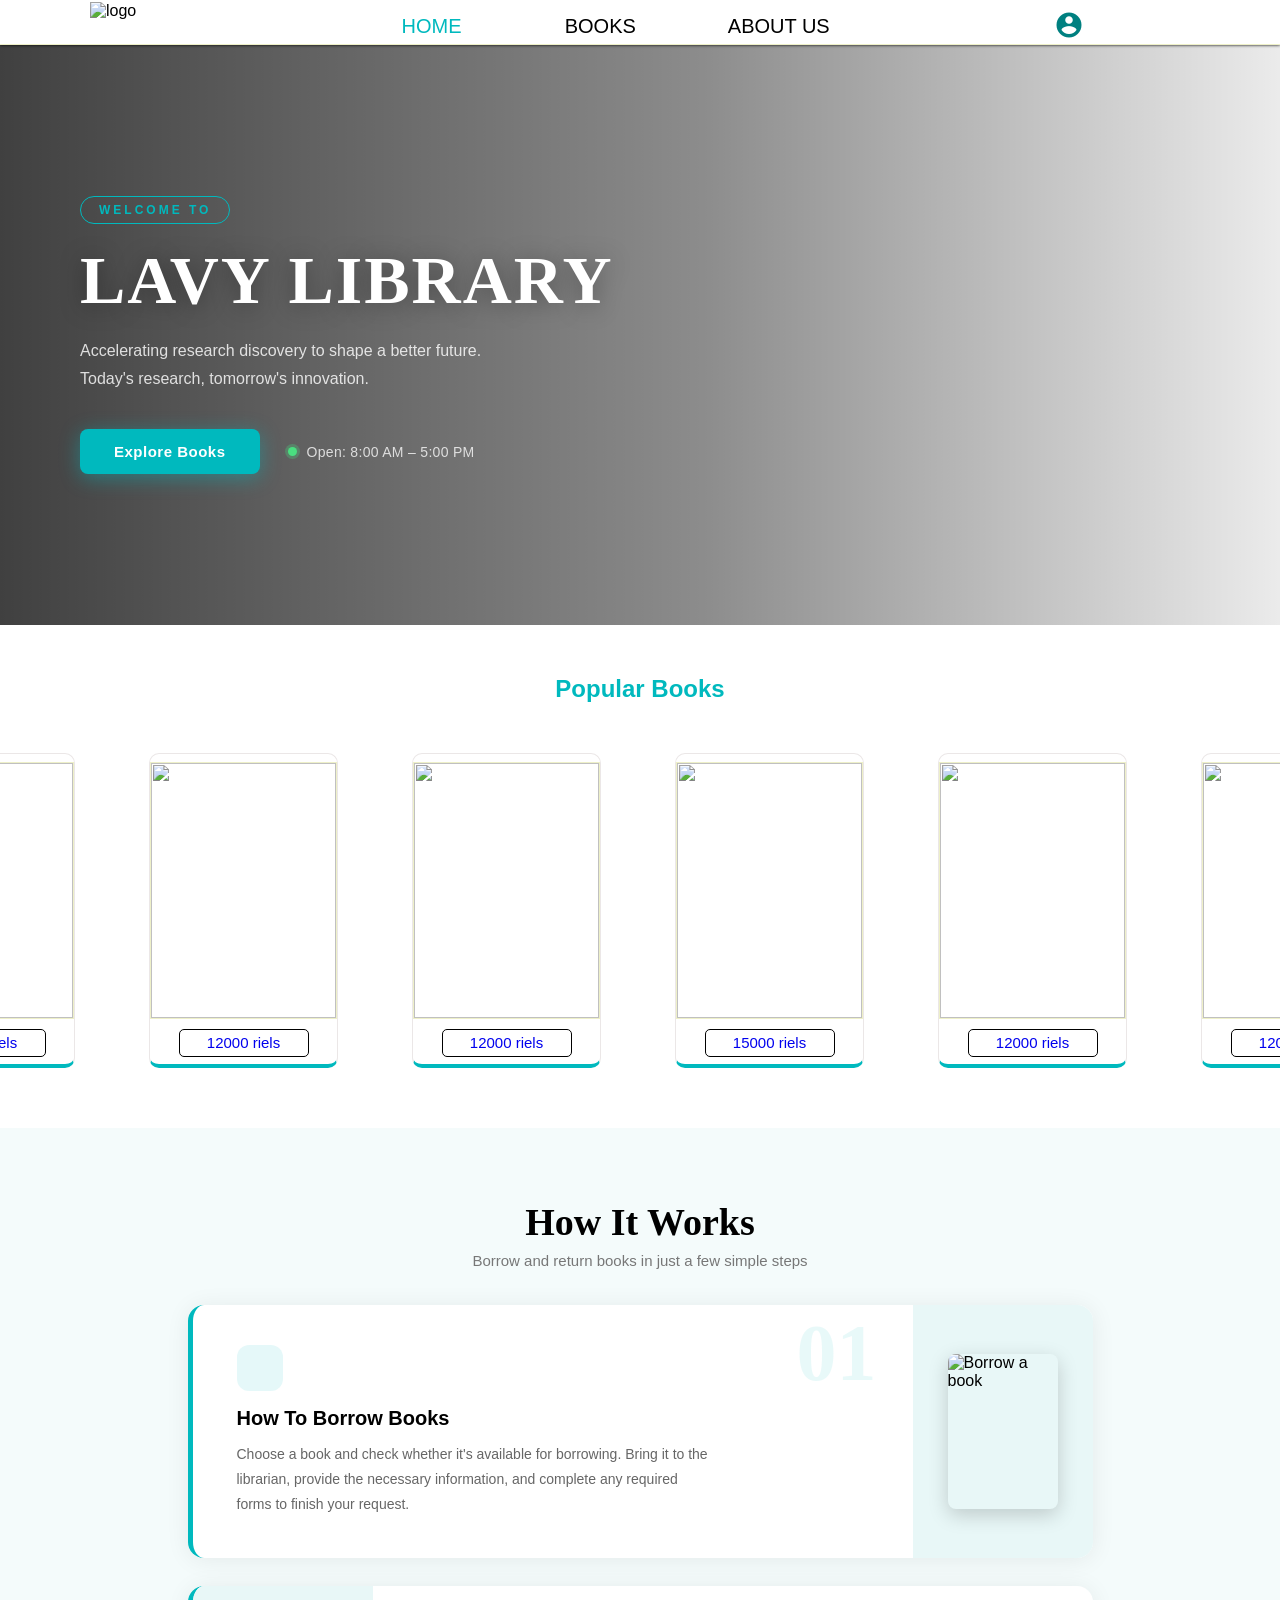
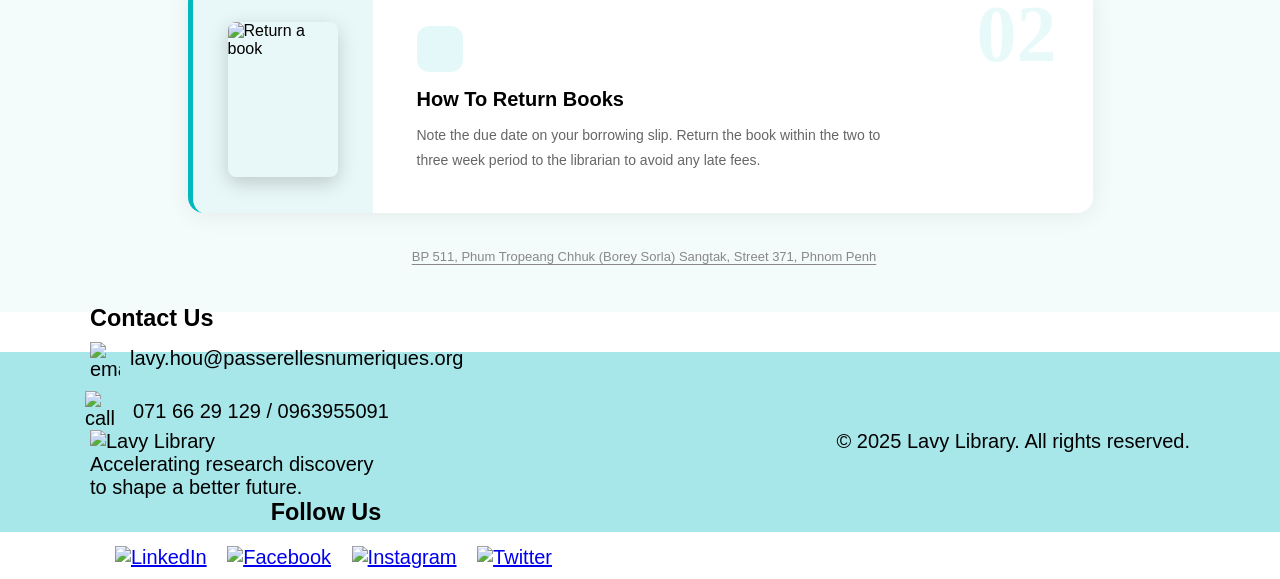
==== commit 947b0806: "refactor: redesign footer layout and update popular book card styles with responsive grid adjustment" ====
--- a/index.html
+++ b/index.html
@@ -68,32 +68,35 @@
         </div>
     </div>
     <div class="borrow-and-return">
+        <div class="how-it-works-header">
+            <h2>How It Works</h2>
+            <p>Borrow and return books in just a few simple steps</p>
+        </div>
         <div class="borrow-card">
-            <div class="borrow-title">
-                <h2><a href="./pages/register.html">How To Borrow Books:</a></h2>
-                <p>Choose books and check whether can borrow them or not if the book you want is available for
-                    borrowing. Borrow the book: take the book you want to borrow to the librarian. Provide necessary
-                    information or complete any required forms to the librarian.</p>
+            <div class="card-content">
+                <span class="step-num">01</span>
+                <div class="card-icon-wrap"><i class="ri-book-open-line"></i></div>
+                <h3><a href="./pages/register.html">How To Borrow Books</a></h3>
+                <p>Choose a book and check whether it's available for borrowing. Bring it to the librarian, provide the necessary information, and complete any required forms to finish your request.</p>
             </div>
-            <div class="img">
-                <img src="images/Home/ដឺស៊ីក្រេត.jpg" width="5%" alt="">
+            <div class="card-img">
+                <img src="images/Home/ដឺស៊ីក្រេត.jpg" alt="Borrow a book">
             </div>
         </div>
         <div class="return-card">
-            <div class="return-img">
-                <img src="images/Home/ការធ្វើទីផ្សារ៤.០.jpg" width="5%" alt=""> 
+            <div class="card-img">
+                <img src="images/Home/ការធ្វើទីផ្សារ៤.០.jpg" alt="Return a book">
             </div>
-            <div class="return-title">
-                <h2><a href="./pages/register.html">How To Return Books:</a></h2>
-                <p>Return Book: note the due date for returning the book. Libraries typically have a borrowing period,
-                    commonly two to three weeks, after which you need to return the book. Ensure you keep track of this
-                    date to avoid late fees.</p>
+            <div class="card-content">
+                <span class="step-num">02</span>
+                <div class="card-icon-wrap"><i class="ri-arrow-go-back-line"></i></div>
+                <h3><a href="./pages/register.html">How To Return Books</a></h3>
+                <p>Note the due date on your borrowing slip. Return the book within the two to three week period to the librarian to avoid any late fees.</p>
             </div>
         </div>
         <div id="address">
-            <p><a href="./pages/about_us.html">Address:</a> BP 511, Phum Tropeang Chhuk (Borey Sorla) Sangtak, Street
-                371, Phnom
-                Penh</p>
+            <i class="ri-map-pin-2-fill"></i>
+            <p><a href="./pages/about_us.html">BP 511, Phum Tropeang Chhuk (Borey Sorla) Sangtak, Street 371, Phnom Penh</a></p>
         </div>
     </div>
     <footer>
--- a/css/style.css
+++ b/css/style.css
@@ -105,47 +105,123 @@
   }
 }
 
-/* ── FOOTER ── */
-footer { background: var(--teal); margin-top: 0; }
-footer .footer-top {
-  display: grid; grid-template-columns: 1fr auto 1fr;
-  align-items: start; gap: 40px; padding: 52px 72px 40px;
-  border-bottom: 1px solid rgba(255,255,255,0.2);
-}
-footer .footer-left { display: flex; flex-direction: column; gap: 14px; }
-footer .footer-left h3, footer .footer-right h3 {
-  font-family: 'Nunito Sans', sans-serif; font-size: 12px; font-weight: 700;
-  color: rgba(255,255,255,0.6); letter-spacing: 2.5px; text-transform: uppercase; margin-bottom: 4px;
-}
-footer .footer-left .email, footer .footer-left .phone-call { display: flex; align-items: center; gap: 10px; }
-footer .footer-left .email img, footer .footer-left .phone-call img {
-  width: 16px; height: 16px; object-fit: contain;
-  filter: brightness(0) invert(1); opacity: 0.7; flex-shrink: 0; margin-left: 0;
-}
-footer .footer-left .email p, footer .footer-left .phone-call p { font-size: 14px; color: rgba(255,255,255,0.88); margin: 0; }
-footer .footer-center { display: flex; flex-direction: column; align-items: center; text-align: center; gap: 12px; }
-footer .footer-center .footer-logo { height: 50px; width: auto; filter: brightness(0) invert(1); opacity: 0.9; }
-footer .footer-center .footer-tagline { font-size: 13px; color: rgba(255,255,255,0.6); line-height: 1.75; margin: 0; }
-footer .footer-right { display: flex; flex-direction: column; align-items: flex-end; gap: 14px; }
-footer .footer-right .icon { display: flex; align-items: center; gap: 8px; padding: 0; }
-footer .footer-right .icon a {
-  display: flex; align-items: center; justify-content: center;
-  width: 38px; height: 38px; background: rgba(255,255,255,0.15);
-  border-radius: 50%; transition: background 0.2s, transform 0.2s;
-}
-footer .footer-right .icon a:hover { background: rgba(255,255,255,0.3); transform: translateY(-3px); }
-footer .footer-right .icon img { width: 18px; height: 18px; object-fit: contain; filter: brightness(0) invert(1); margin: 0; }
-footer .footer-bottom { padding: 16px 72px; text-align: center; }
-footer .footer-bottom p { font-size: 13px; color: rgba(255,255,255,0.45); margin: 0; }
-@media (max-width: 730px) {
-  footer .footer-top { grid-template-columns: 1fr; text-align: center; padding: 36px 24px 28px; gap: 28px; }
-  footer .footer-left { align-items: center; }
-  footer .footer-right { align-items: center; }
-  footer .footer-bottom { padding: 14px 24px; }
-}
-@media (max-width: 420px) {
-  footer .footer-top { padding: 28px 16px 24px; }
-  footer .footer-bottom { padding: 12px 16px; }
+footer {
+  font-size: 20px;
+  background: rgba(0, 184, 190, 0.3450980392);
+  height: 180px;
+  margin-top: 40px;
+  display: flex;
+  justify-content: space-between;
+  align-items: center;
+  padding: 0px 90px;
+}
+@media screen and (max-width: 730px) {
+  footer {
+    font-size: 15px;
+    padding: 0px 50px;
+    height: 150px;
+  }
+}
+@media screen and (max-width: 420px) {
+  footer {
+    justify-content: center;
+    height: 70px;
+  }
+}
+@media screen and (max-width: 420px) {
+  footer .footer-left h3 {
+    font-size: 15px;
+  }
+}
+footer .footer-left {
+  display: flex;
+  flex-direction: column;
+  gap: 10px;
+}
+footer .footer-left .email {
+  display: flex;
+  align-items: center;
+  gap: 10px;
+}
+footer .footer-left .email img {
+  width: 30px;
+}
+@media screen and (max-width: 420px) {
+  footer .footer-left .email img {
+    width: 20px;
+  }
+}
+footer .footer-left .email p {
+  margin-top: -5px;
+}
+@media screen and (max-width: 730px) {
+  footer .footer-left .email p {
+    font-size: 15px;
+  }
+}
+@media screen and (max-width: 420px) {
+  footer .footer-left .email p {
+    font-size: 10px;
+  }
+}
+footer .footer-left .phone-call {
+  display: flex;
+  align-items: center;
+  gap: 10px;
+}
+footer .footer-left .phone-call img {
+  width: 38px;
+  margin-left: -5px;
+}
+@media screen and (max-width: 420px) {
+  footer .footer-left .phone-call img {
+    width: 28px;
+  }
+}
+footer .footer-left .phone-call p {
+  margin-top: 2px;
+}
+@media screen and (max-width: 730px) {
+  footer .footer-left .phone-call p {
+    font-size: 15px;
+  }
+}
+@media screen and (max-width: 420px) {
+  footer .footer-left .phone-call p {
+    font-size: 10px;
+  }
+}
+@media screen and (max-width: 420px) {
+  footer .footer-left {
+    display: none;
+  }
+}
+footer .footer-right h3 {
+  text-align: center;
+}
+@media screen and (max-width: 420px) {
+  footer .footer-right h3 {
+    font-size: 15px;
+  }
+}
+footer .footer-right .icon {
+  padding: 10px;
+}
+@media screen and (max-width: 420px) {
+  footer .footer-right .icon {
+    padding: 0px;
+  }
+}
+footer .footer-right .icon img {
+  width: 30px;
+  margin-left: 15px;
+  margin-top: 10px;
+}
+@media screen and (max-width: 420px) {
+  footer .footer-right .icon img {
+    width: 20px;
+    margin-left: 2px;
+  }
 }
 
 body .cover {
@@ -347,287 +423,402 @@
   }
 }
 body .popular-book .books {
-  display: flex;
-  flex-wrap: wrap;
+  display: grid;
+  grid-template-columns: repeat(5, 1fr);
+  gap: 20px;
+  justify-content: space-between;
+  margin-left: 50px;
+  display: flex;
   flex-direction: row;
   justify-content: center;
-  gap: 20px;
-  padding: 0 40px 12px;
 }
 @media screen and (max-width: 730px) {
   body .popular-book .books {
-    gap: 14px;
-    padding: 0 20px 12px;
+    margin-left: 0;
+    margin-right: 5;
   }
 }
 @media screen and (max-width: 420px) {
   body .popular-book .books {
-    gap: 8px;
-    padding: 0 12px 8px;
+    margin-right: 0;
+    display: flex;
+    justify-content: center;
+    gap: 5px;
   }
 }
 body .popular-book .books .image-card {
+  border-bottom: 4px solid #00B9BE;
   display: flex;
   flex-direction: column;
-  align-items: center;
-  width: 200px;
-  background: #fff;
-  border-radius: 16px;
-  overflow: hidden;
-  box-shadow: 0 2px 12px rgba(0, 0, 0, 0.07);
-  border: 1px solid rgba(0, 185, 190, 0.12);
-  transition: transform 0.3s cubic-bezier(0.34, 1.56, 0.64, 1), box-shadow 0.3s ease;
-  cursor: pointer;
-  padding-bottom: 18px;
-  gap: 14px;
-}
-body .popular-book .books .image-card:hover {
-  transform: translateY(-8px);
-  box-shadow: 0 16px 40px rgba(0, 185, 190, 0.18), 0 4px 12px rgba(0, 0, 0, 0.08);
+  gap: 10px;
+  height: 310px;
+  width: 210px;
+  border: 1px solid rgb(235, 231, 231);
+  border-radius: 10px;
+  display: flex;
+  border-bottom: 4px solid #00B9BE;
+  align-items: center;
+  justify-content: center;
+  margin-right: 54px;
+}
+@media screen and (max-width: 1024px) {
+  body .popular-book .books .image-card {
+    display: flex;
+    justify-content: center;
+    height: 225px;
+    width: 160px;
+  }
+}
+@media screen and (max-width: 730px) {
+  body .popular-book .books .image-card {
+    height: 190px;
+    width: 140px;
+    display: flex;
+    justify-content: center;
+    margin-right: 0;
+  }
+}
+@media screen and (max-width: 420px) {
+  body .popular-book .books .image-card {
+    height: 120px;
+    width: 80px;
+    margin-left: 5px;
+    display: flex;
+    justify-content: center;
+    border-bottom: 3px solid #00B9BE;
+  }
 }
 body .popular-book .books .image-card img {
-  width: 100%;
-  height: 240px;
-  object-fit: cover;
-  display: block;
-  border: none;
+  border: 1px solid #EEF0C8;
+  width: 185px;
+  height: 255px;
+}
+@media screen and (max-width: 1024px) {
+  body .popular-book .books .image-card img {
+    width: 120px;
+    height: 165px;
+  }
+}
+@media screen and (max-width: 730px) {
+  body .popular-book .books .image-card img {
+    width: 110px;
+    height: 150px;
+  }
+}
+@media screen and (max-width: 420px) {
+  body .popular-book .books .image-card img {
+    width: 70px;
+    height: 90px;
+  }
 }
 body .popular-book .books .image-card button {
-  width: calc(100% - 32px);
-  height: 36px;
-  border-radius: 50px;
-  border: 1.5px solid #00B9BE;
-  background: transparent;
-  color: #00B9BE;
-  font-family: Arial, sans-serif;
-  font-size: 13px;
-  font-weight: 700;
-  letter-spacing: 0.5px;
-  cursor: pointer;
-  transition: background 0.22s ease, color 0.22s ease, box-shadow 0.22s ease;
+  width: 130px;
+  border-radius: 5px;
+  border: 1px solid;
+  font-size: 15px;
+  height: 28px;
+  background: none;
+}
+@media screen and (max-width: 1024px) {
+  body .popular-book .books .image-card button {
+    width: 95px;
+    height: 25px;
+    font-size: 12px;
+  }
+}
+@media screen and (max-width: 730px) {
+  body .popular-book .books .image-card button {
+    width: 58px;
+    height: 13px;
+    font-size: 10px;
+    border-radius: 3px;
+  }
 }
 body .popular-book .books .image-card button a {
   text-decoration: none;
-  color: inherit;
-  display: block;
-  line-height: 34px;
+}
+body .popular-book .books .image-card:hover {
+  border-bottom: 4px solid #00B9BE;
+  box-shadow: 0px 5px 5px 5px rgb(235, 232, 232);
+  transition: 0.3s;
+  height: 310px;
+  width: 210px;
+}
+@media screen and (max-width: 1024px) {
+  body .popular-book .books .image-card:hover {
+    display: flex;
+    justify-content: center;
+    height: 225px;
+    width: 160px;
+  }
+}
+@media screen and (max-width: 730px) {
+  body .popular-book .books .image-card:hover {
+    height: 180px;
+    width: 137px;
+    margin-right: 4px;
+  }
+}
+@media screen and (max-width: 420px) {
+  body .popular-book .books .image-card:hover {
+    height: 120px;
+    width: 80px;
+    margin-left: 5px;
+    display: flex;
+    justify-content: center;
+    border-bottom: 3px solid #00B9BE;
+  }
 }
 body .popular-book .books .image-card:hover button {
   background: #00B9BE;
-  color: #fff;
-  box-shadow: 0 4px 14px rgba(0, 185, 190, 0.35);
+  border: none;
+  transition: 0.2s;
+}
+@media screen and (max-width: 730px) {
+  body .popular-book .books .image-card:hover button {
+    width: 100px;
+  }
+}
+@media screen and (max-width: 420px) {
+  body .popular-book .books .image-card:hover button {
+    height: 15px;
+    width: 60px;
+    display: flex;
+    justify-content: center;
+  }
 }
 body .popular-book .books .image-card:hover button a {
-  color: #fff;
-}
-@media screen and (max-width: 1024px) {
-  body .popular-book .books .image-card { width: 160px; }
-  body .popular-book .books .image-card img { height: 195px; }
-  body .popular-book .books .image-card button { height: 32px; font-size: 12px; }
-  body .popular-book .books .image-card button a { line-height: 30px; }
-}
-@media screen and (max-width: 730px) {
-  body .popular-book .books .image-card { width: 130px; border-radius: 12px; gap: 10px; padding-bottom: 14px; }
-  body .popular-book .books .image-card img { height: 160px; }
-  body .popular-book .books .image-card button { height: 28px; font-size: 11px; }
-  body .popular-book .books .image-card button a { line-height: 26px; }
-}
-@media screen and (max-width: 420px) {
-  body .popular-book .books .image-card { width: 78px; border-radius: 10px; gap: 8px; padding-bottom: 10px; }
-  body .popular-book .books .image-card img { height: 100px; }
-  body .popular-book .books .image-card button { height: 22px; font-size: 9px; border-width: 1px; }
-  body .popular-book .books .image-card button a { line-height: 20px; }
+  color: white;
 }
 body .borrow-and-return {
-  display: flex;
-  align-items: center;
-  gap: 30px;
+  background: #f4fbfb;
+  padding: 72px 64px 48px;
+  display: flex;
   flex-direction: column;
+  align-items: center;
+  gap: 28px;
+  margin-top: 60px;
 }
 @media screen and (max-width: 730px) {
   body .borrow-and-return {
-    gap: 15px;
-  }
-}
-body .borrow-and-return .borrow-card {
-  box-shadow: 0px 2px 5px 2px rgb(235, 232, 232);
-  margin-top: 20px;
-  background: rgba(246, 246, 246, 0.441);
-  border-radius: 20px;
-  height: 200px;
-  width: 85%;
-  margin-top: 60px;
-  display: flex;
-}
-@media screen and (max-width: 730px) {
-  body .borrow-and-return .borrow-card {
-    height: 210px;
-    margin-top: 30px;
-  }
-}
-@media screen and (max-width: 420px) {
-  body .borrow-and-return .borrow-card {
+    padding: 48px 32px 36px;
+    gap: 20px;
+    margin-top: 40px;
+  }
+}
+@media screen and (max-width: 420px) {
+  body .borrow-and-return {
+    padding: 36px 16px 28px;
+    gap: 16px;
+    margin-top: 28px;
+  }
+}
+body .borrow-and-return .how-it-works-header {
+  text-align: center;
+  margin-bottom: 8px;
+}
+body .borrow-and-return .how-it-works-header h2 {
+  font-family: "Cormorant Garamond", serif;
+  font-size: 38px;
+  font-weight: 700;
+  color: #000;
+  margin-bottom: 8px;
+}
+@media screen and (max-width: 730px) {
+  body .borrow-and-return .how-it-works-header h2 {
+    font-size: 28px;
+  }
+}
+@media screen and (max-width: 420px) {
+  body .borrow-and-return .how-it-works-header h2 {
+    font-size: 22px;
+  }
+}
+body .borrow-and-return .how-it-works-header p {
+  font-size: 15px;
+  color: #777;
+  font-weight: 400;
+}
+@media screen and (max-width: 420px) {
+  body .borrow-and-return .how-it-works-header p {
+    font-size: 13px;
+  }
+}
+body .borrow-and-return .borrow-card,
+body .borrow-and-return .return-card {
+  background: #ffffff;
+  border-radius: 16px;
+  box-shadow: 0 2px 24px rgba(0, 0, 0, 0.07);
+  border-left: 5px solid #00B9BE;
+  display: flex;
+  align-items: stretch;
+  width: 100%;
+  max-width: 900px;
+  overflow: hidden;
+}
+@media screen and (max-width: 730px) {
+  body .borrow-and-return .borrow-card,
+  body .borrow-and-return .return-card {
+    border-left: none;
+    border-top: 5px solid #00B9BE;
+    flex-direction: column;
+  }
+}
+body .borrow-and-return .card-content {
+  flex: 1;
+  padding: 40px 44px;
+  position: relative;
+}
+@media screen and (max-width: 730px) {
+  body .borrow-and-return .card-content {
+    padding: 28px 28px 24px;
+  }
+}
+@media screen and (max-width: 420px) {
+  body .borrow-and-return .card-content {
+    padding: 22px 18px 20px;
+  }
+}
+body .borrow-and-return .card-content .step-num {
+  font-family: "Cormorant Garamond", serif;
+  font-size: 80px;
+  font-weight: 700;
+  color: rgba(0, 185, 190, 0.09);
+  position: absolute;
+  top: 8px;
+  right: 36px;
+  line-height: 1;
+  pointer-events: none;
+}
+@media screen and (max-width: 420px) {
+  body .borrow-and-return .card-content .step-num {
+    font-size: 56px;
+    right: 16px;
+  }
+}
+body .borrow-and-return .card-content .card-icon-wrap {
+  width: 46px;
+  height: 46px;
+  background: rgba(0, 185, 190, 0.1);
+  border-radius: 12px;
+  display: flex;
+  align-items: center;
+  justify-content: center;
+  margin-bottom: 16px;
+}
+body .borrow-and-return .card-content .card-icon-wrap i {
+  font-size: 22px;
+  color: #00B9BE;
+}
+@media screen and (max-width: 420px) {
+  body .borrow-and-return .card-content .card-icon-wrap {
+    width: 36px;
+    height: 36px;
+    margin-bottom: 10px;
+  }
+  body .borrow-and-return .card-content .card-icon-wrap i {
+    font-size: 18px;
+  }
+}
+body .borrow-and-return .card-content h3 {
+  font-size: 20px;
+  font-weight: 700;
+  color: #000;
+  margin-bottom: 12px;
+}
+body .borrow-and-return .card-content h3 a {
+  color: inherit;
+  text-decoration: none;
+  transition: color 0.2s;
+}
+body .borrow-and-return .card-content h3 a:hover {
+  color: #00B9BE;
+}
+@media screen and (max-width: 420px) {
+  body .borrow-and-return .card-content h3 {
+    font-size: 16px;
+    margin-bottom: 8px;
+  }
+}
+body .borrow-and-return .card-content p {
+  font-size: 14px;
+  line-height: 1.8;
+  color: #666;
+  max-width: 480px;
+}
+@media screen and (max-width: 420px) {
+  body .borrow-and-return .card-content p {
+    font-size: 12px;
+    line-height: 1.65;
+  }
+}
+body .borrow-and-return .card-img {
+  width: 180px;
+  min-width: 180px;
+  background: #e8f7f7;
+  display: flex;
+  align-items: center;
+  justify-content: center;
+  flex-shrink: 0;
+  padding: 24px 0;
+}
+body .borrow-and-return .card-img img {
+  width: 110px;
+  height: 155px;
+  object-fit: cover;
+  border-radius: 8px;
+  box-shadow: 0 6px 20px rgba(0, 0, 0, 0.18);
+}
+@media screen and (max-width: 730px) {
+  body .borrow-and-return .card-img {
+    width: 100%;
+    min-width: unset;
     height: 160px;
-    width: 83%;
-  }
-}
-body .borrow-and-return .borrow-card .borrow-title {
-  display: grid;
-  width: 80%;
-  grid-template-rows: repeat(2, 2.5fr);
-  margin-bottom: 50px;
-}
-body .borrow-and-return .borrow-card .borrow-title h2 a {
-  display: flex;
+    padding: 16px 0;
+  }
+  body .borrow-and-return .card-img img {
+    width: 90px;
+    height: 128px;
+  }
+}
+@media screen and (max-width: 420px) {
+  body .borrow-and-return .card-img {
+    height: 130px;
+    padding: 12px 0;
+  }
+  body .borrow-and-return .card-img img {
+    width: 72px;
+    height: 102px;
+  }
+}
+body .borrow-and-return #address {
+  display: flex;
+  align-items: center;
+  gap: 8px;
   justify-content: center;
-  margin-top: 20px;
-  margin-left: 150px;
+  padding-top: 8px;
+}
+body .borrow-and-return #address i {
+  font-size: 17px;
   color: #00B9BE;
-  text-decoration: none;
-}
-@media screen and (max-width: 730px) {
-  body .borrow-and-return .borrow-card .borrow-title h2 a {
-    margin-left: 30px;
-  }
-}
-@media screen and (max-width: 420px) {
-  body .borrow-and-return .borrow-card .borrow-title h2 a {
-    font-size: 16px;
-  }
-}
-body .borrow-and-return .borrow-card .borrow-title p {
-  line-height: 25px;
-  margin-left: 100px;
-}
-@media screen and (max-width: 730px) {
-  body .borrow-and-return .borrow-card .borrow-title p {
-    margin-left: 35px;
-    margin-top: 5px;
-  }
-}
-@media screen and (max-width: 420px) {
-  body .borrow-and-return .borrow-card .borrow-title p {
-    font-size: 10px;
-    margin-left: 13px;
-    line-height: 15px;
-  }
-}
-body .borrow-and-return .borrow-card .img {
-  width: 30%;
-  align-items: center;
-  display: flex;
-  justify-content: center;
-}
-body .borrow-and-return .borrow-card .img img {
-  box-shadow: 0px 2px 5px 2px rgba(128, 128, 128, 0.736);
-  border-radius: 5px;
-  width: 100px;
-  height: 140px;
-}
-@media screen and (max-width: 420px) {
-  body .borrow-and-return .borrow-card .img img {
-    width: 70px;
-    height: 110px;
-  }
-}
-body .borrow-and-return .return-card {
-  box-shadow: 0px 2px 5px 2px rgb(235, 232, 232);
-  justify-content: center;
-  margin-top: 20px;
-  background: rgba(246, 246, 246, 0.441);
-  border-radius: 20px;
-  height: 200px;
-  width: 85%;
-  display: flex;
-}
-@media screen and (max-width: 730px) {
-  body .borrow-and-return .return-card {
-    height: 210px;
-  }
-}
-@media screen and (max-width: 420px) {
-  body .borrow-and-return .return-card {
-    height: 160px;
-    width: 83%;
-  }
-}
-body .borrow-and-return .return-card .return-img {
-  width: 30%;
-  align-items: center;
-  display: flex;
-  justify-content: center;
-}
-body .borrow-and-return .return-card .return-img img {
-  box-shadow: 0px 2px 5px 2px rgba(128, 128, 128, 0.736);
-  border-radius: 5px;
-  width: 100px;
-  height: 140px;
-}
-@media screen and (max-width: 420px) {
-  body .borrow-and-return .return-card .return-img img {
-    width: 70px;
-    height: 110px;
-  }
-}
-body .borrow-and-return .return-card .return-title {
-  display: grid;
-  width: 80%;
-  grid-template-rows: repeat(2, 2.5fr);
-  margin-bottom: 50px;
-}
-body .borrow-and-return .return-card .return-title h2 a {
-  margin-top: 20px;
-  display: flex;
-  justify-content: center;
+  flex-shrink: 0;
+}
+body .borrow-and-return #address p {
+  font-size: 13px;
+  color: #888;
+}
+body .borrow-and-return #address p a {
+  color: inherit;
+  text-decoration: underline;
+  text-underline-offset: 3px;
+  transition: color 0.2s;
+}
+body .borrow-and-return #address p a:hover {
   color: #00B9BE;
-  text-decoration: none;
-}
-@media screen and (max-width: 730px) {
-  body .borrow-and-return .return-card .return-title h2 a {
-    margin-right: 50px;
-  }
-}
-@media screen and (max-width: 420px) {
-  body .borrow-and-return .return-card .return-title h2 a {
-    font-size: 16px;
-  }
-}
-body .borrow-and-return .return-card .return-title p {
-  line-height: 25px;
-  margin-right: 100px;
-}
-@media screen and (max-width: 730px) {
-  body .borrow-and-return .return-card .return-title p {
-    margin-right: 30px;
-    margin-top: 5px;
-  }
-}
-@media screen and (max-width: 420px) {
-  body .borrow-and-return .return-card .return-title p {
-    font-size: 10px;
-    margin-right: 13px;
-    line-height: 15px;
-  }
-}
-body #address {
-  padding: 1%;
-}
-@media screen and (max-width: 730px) {
-  body #address {
-    margin-bottom: -10px;
-  }
-}
-body #address p a {
-  list-style: none;
-}
-@media screen and (max-width: 730px) {
-  body #address p {
-    font-size: 15px;
-  }
-}
-@media screen and (max-width: 420px) {
-  body #address p {
-    font-size: 8px;
-    margin-top: 10px;
-  }
-}
+}
+@media screen and (max-width: 420px) {
+  body .borrow-and-return #address p {
+    font-size: 11px;
+    text-align: center;
+  }
+}
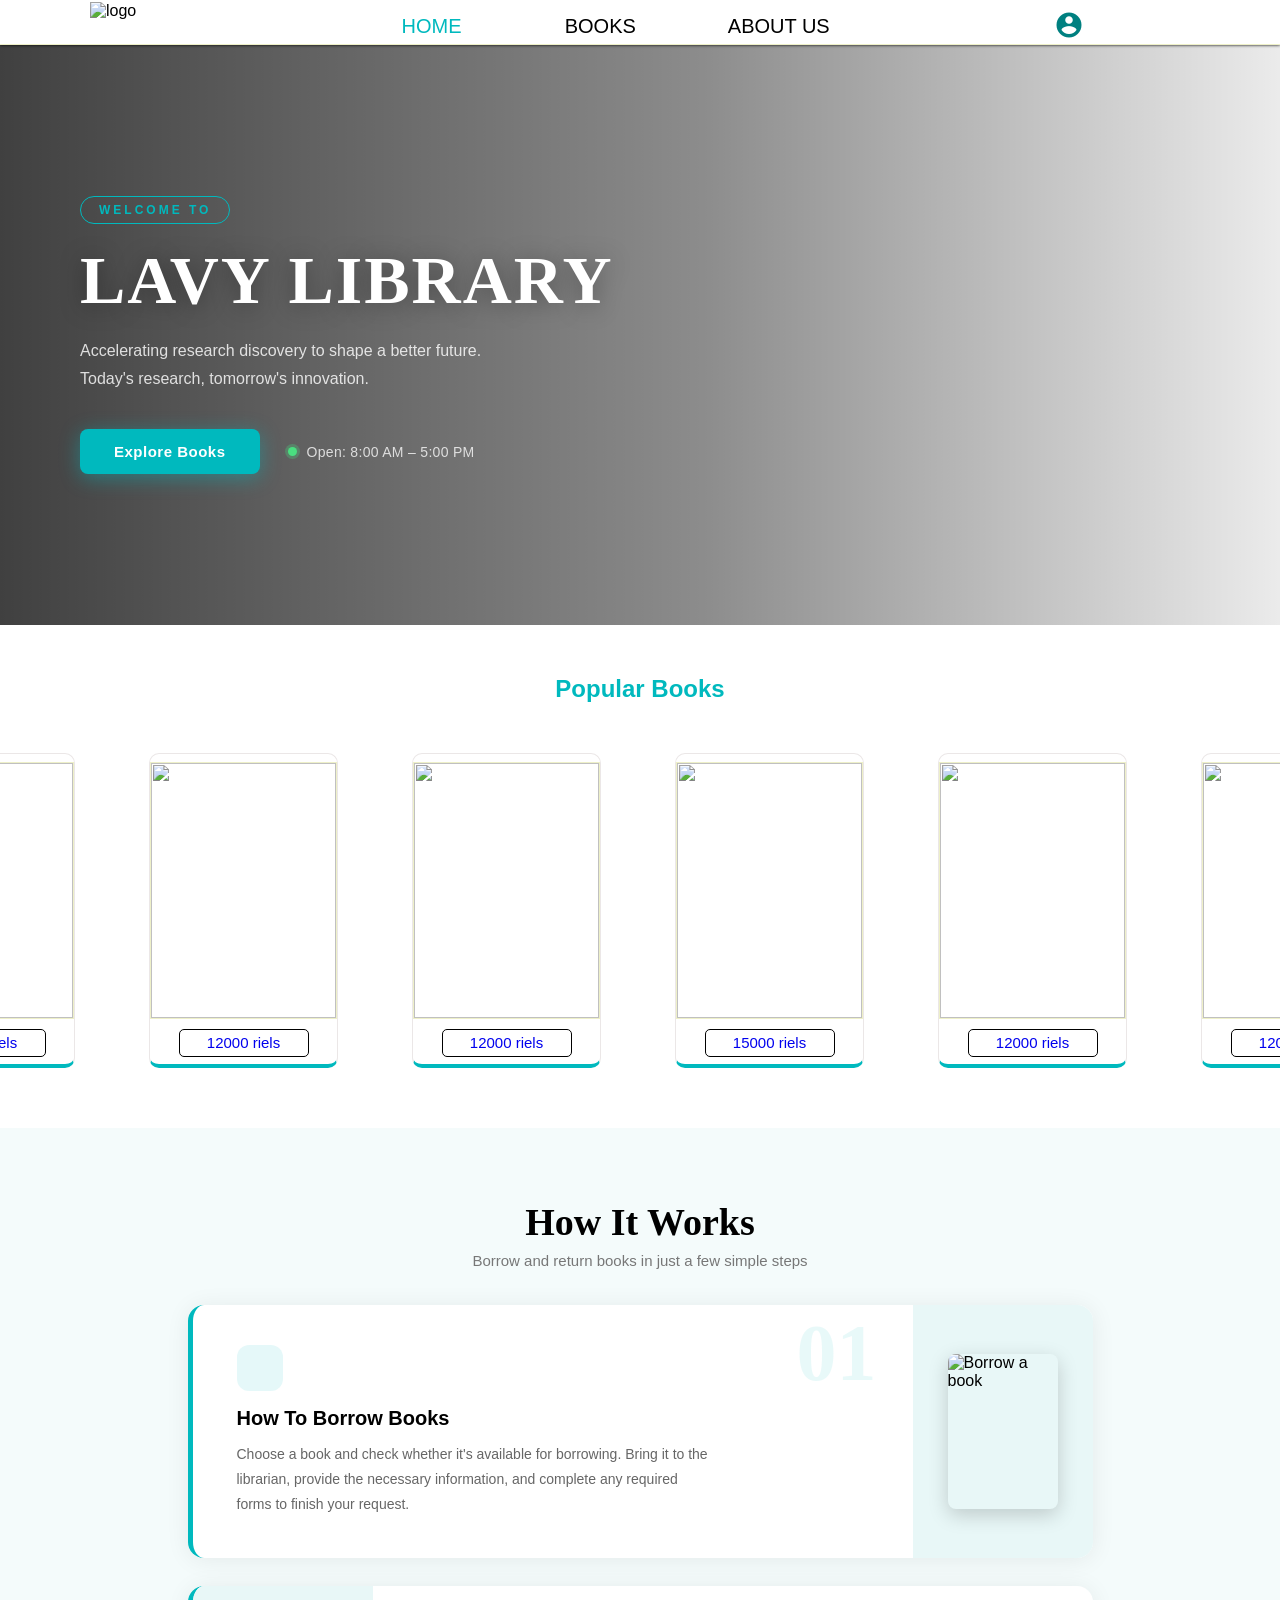
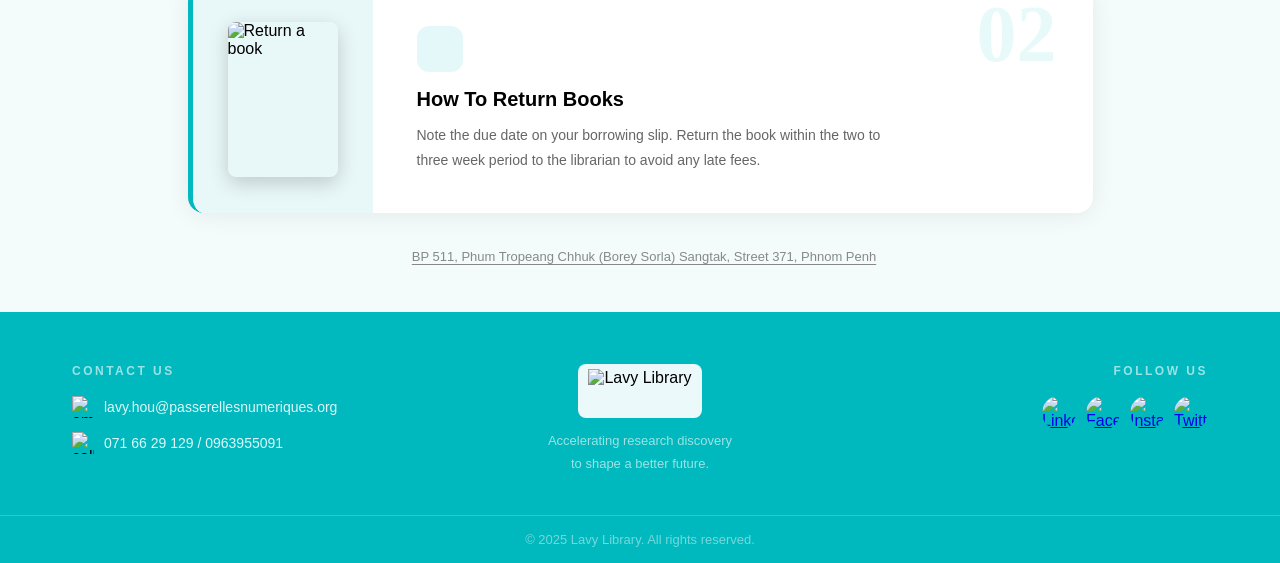
==== commit 8d4eaf5d: "feat: add login page and update UI styling for footer, books layout, and search components" ====
--- a/index.html
+++ b/index.html
@@ -24,7 +24,7 @@
                 <li><a href="./pages/about_us.html">About us</a></li>
             </ul>
         </div>
-        <a href="./pages/register.html"><i class="material-icons icons-color">account_circle</i></a>
+        <a href="./pages/login.html"><i class="material-icons icons-color">account_circle</i></a>
     </nav>
     <div class="cover">
         <div class="cover-overlay"></div>
--- a/css/style.css
+++ b/css/style.css
@@ -1,3 +1,8 @@
+:root {
+  --teal: #00B9BE;
+  --teal-dark: #009aa0;
+}
+
 * {
   padding: 0;
   margin: 0;
@@ -105,123 +110,42 @@
   }
 }
 
-footer {
-  font-size: 20px;
-  background: rgba(0, 184, 190, 0.3450980392);
-  height: 180px;
-  margin-top: 40px;
-  display: flex;
-  justify-content: space-between;
-  align-items: center;
-  padding: 0px 90px;
-}
-@media screen and (max-width: 730px) {
-  footer {
-    font-size: 15px;
-    padding: 0px 50px;
-    height: 150px;
-  }
-}
-@media screen and (max-width: 420px) {
-  footer {
-    justify-content: center;
-    height: 70px;
-  }
-}
-@media screen and (max-width: 420px) {
-  footer .footer-left h3 {
-    font-size: 15px;
-  }
-}
-footer .footer-left {
-  display: flex;
-  flex-direction: column;
-  gap: 10px;
-}
-footer .footer-left .email {
-  display: flex;
-  align-items: center;
-  gap: 10px;
-}
-footer .footer-left .email img {
-  width: 30px;
-}
-@media screen and (max-width: 420px) {
-  footer .footer-left .email img {
-    width: 20px;
-  }
-}
-footer .footer-left .email p {
-  margin-top: -5px;
-}
-@media screen and (max-width: 730px) {
-  footer .footer-left .email p {
-    font-size: 15px;
-  }
-}
-@media screen and (max-width: 420px) {
-  footer .footer-left .email p {
-    font-size: 10px;
-  }
-}
-footer .footer-left .phone-call {
-  display: flex;
-  align-items: center;
-  gap: 10px;
-}
-footer .footer-left .phone-call img {
-  width: 38px;
-  margin-left: -5px;
-}
-@media screen and (max-width: 420px) {
-  footer .footer-left .phone-call img {
-    width: 28px;
-  }
-}
-footer .footer-left .phone-call p {
-  margin-top: 2px;
-}
-@media screen and (max-width: 730px) {
-  footer .footer-left .phone-call p {
-    font-size: 15px;
-  }
-}
-@media screen and (max-width: 420px) {
-  footer .footer-left .phone-call p {
-    font-size: 10px;
-  }
-}
-@media screen and (max-width: 420px) {
-  footer .footer-left {
-    display: none;
-  }
-}
-footer .footer-right h3 {
-  text-align: center;
-}
-@media screen and (max-width: 420px) {
-  footer .footer-right h3 {
-    font-size: 15px;
-  }
-}
-footer .footer-right .icon {
-  padding: 10px;
-}
-@media screen and (max-width: 420px) {
-  footer .footer-right .icon {
-    padding: 0px;
-  }
-}
-footer .footer-right .icon img {
-  width: 30px;
-  margin-left: 15px;
-  margin-top: 10px;
-}
-@media screen and (max-width: 420px) {
-  footer .footer-right .icon img {
-    width: 20px;
-    margin-left: 2px;
-  }
+/* ── FOOTER ── */
+footer { background: #00B9BE; margin-top: 0; }
+footer .footer-top {
+  display: grid; grid-template-columns: 1fr auto 1fr;
+  align-items: start; gap: 40px; padding: 52px 72px 40px;
+  border-bottom: 1px solid rgba(255,255,255,0.2);
+}
+footer .footer-left { display: flex; flex-direction: column; gap: 14px; }
+footer .footer-left h3, footer .footer-right h3 {
+  font-family: 'Nunito Sans', sans-serif; font-size: 12px; font-weight: 700;
+  color: rgba(255,255,255,0.6); letter-spacing: 2.5px; text-transform: uppercase; margin-bottom: 4px;
+}
+footer .footer-left .email, footer .footer-left .phone-call { display: flex; align-items: center; gap: 10px; }
+footer .footer-left .email img, footer .footer-left .phone-call img {
+  width: 22px; height: 22px; object-fit: contain; flex-shrink: 0; margin-left: 0;
+}
+footer .footer-left .email p, footer .footer-left .phone-call p { font-size: 14px; color: rgba(255,255,255,0.88); margin: 0; }
+footer .footer-center { display: flex; flex-direction: column; align-items: center; text-align: center; gap: 12px; }
+footer .footer-center .footer-logo { height: 44px; width: auto; background: rgba(255,255,255,0.92); border-radius: 8px; padding: 5px 10px; }
+footer .footer-center .footer-tagline { font-size: 13px; color: rgba(255,255,255,0.6); line-height: 1.75; margin: 0; }
+footer .footer-right { display: flex; flex-direction: column; align-items: flex-end; gap: 14px; }
+footer .footer-right .icon { display: flex; align-items: center; gap: 10px; padding: 0; }
+footer .footer-right .icon a { display: flex; align-items: center; justify-content: center; transition: transform 0.2s; }
+footer .footer-right .icon a:hover { transform: translateY(-3px); }
+footer .footer-right .icon img { width: 34px; height: 34px; object-fit: contain; margin: 0; border-radius: 50%; }
+footer .footer-bottom { padding: 16px 72px; text-align: center; }
+footer .footer-bottom p { font-size: 13px; color: rgba(255,255,255,0.45); margin: 0; }
+@media (max-width: 730px) {
+  footer .footer-top { grid-template-columns: 1fr; text-align: center; padding: 36px 24px 28px; gap: 28px; }
+  footer .footer-left { align-items: center; }
+  footer .footer-right { align-items: center; }
+  footer .footer-bottom { padding: 14px 24px; }
+}
+@media (max-width: 420px) {
+  footer .footer-top { padding: 28px 16px 24px; }
+  footer .footer-bottom { padding: 12px 16px; }
 }
 
 body .cover {
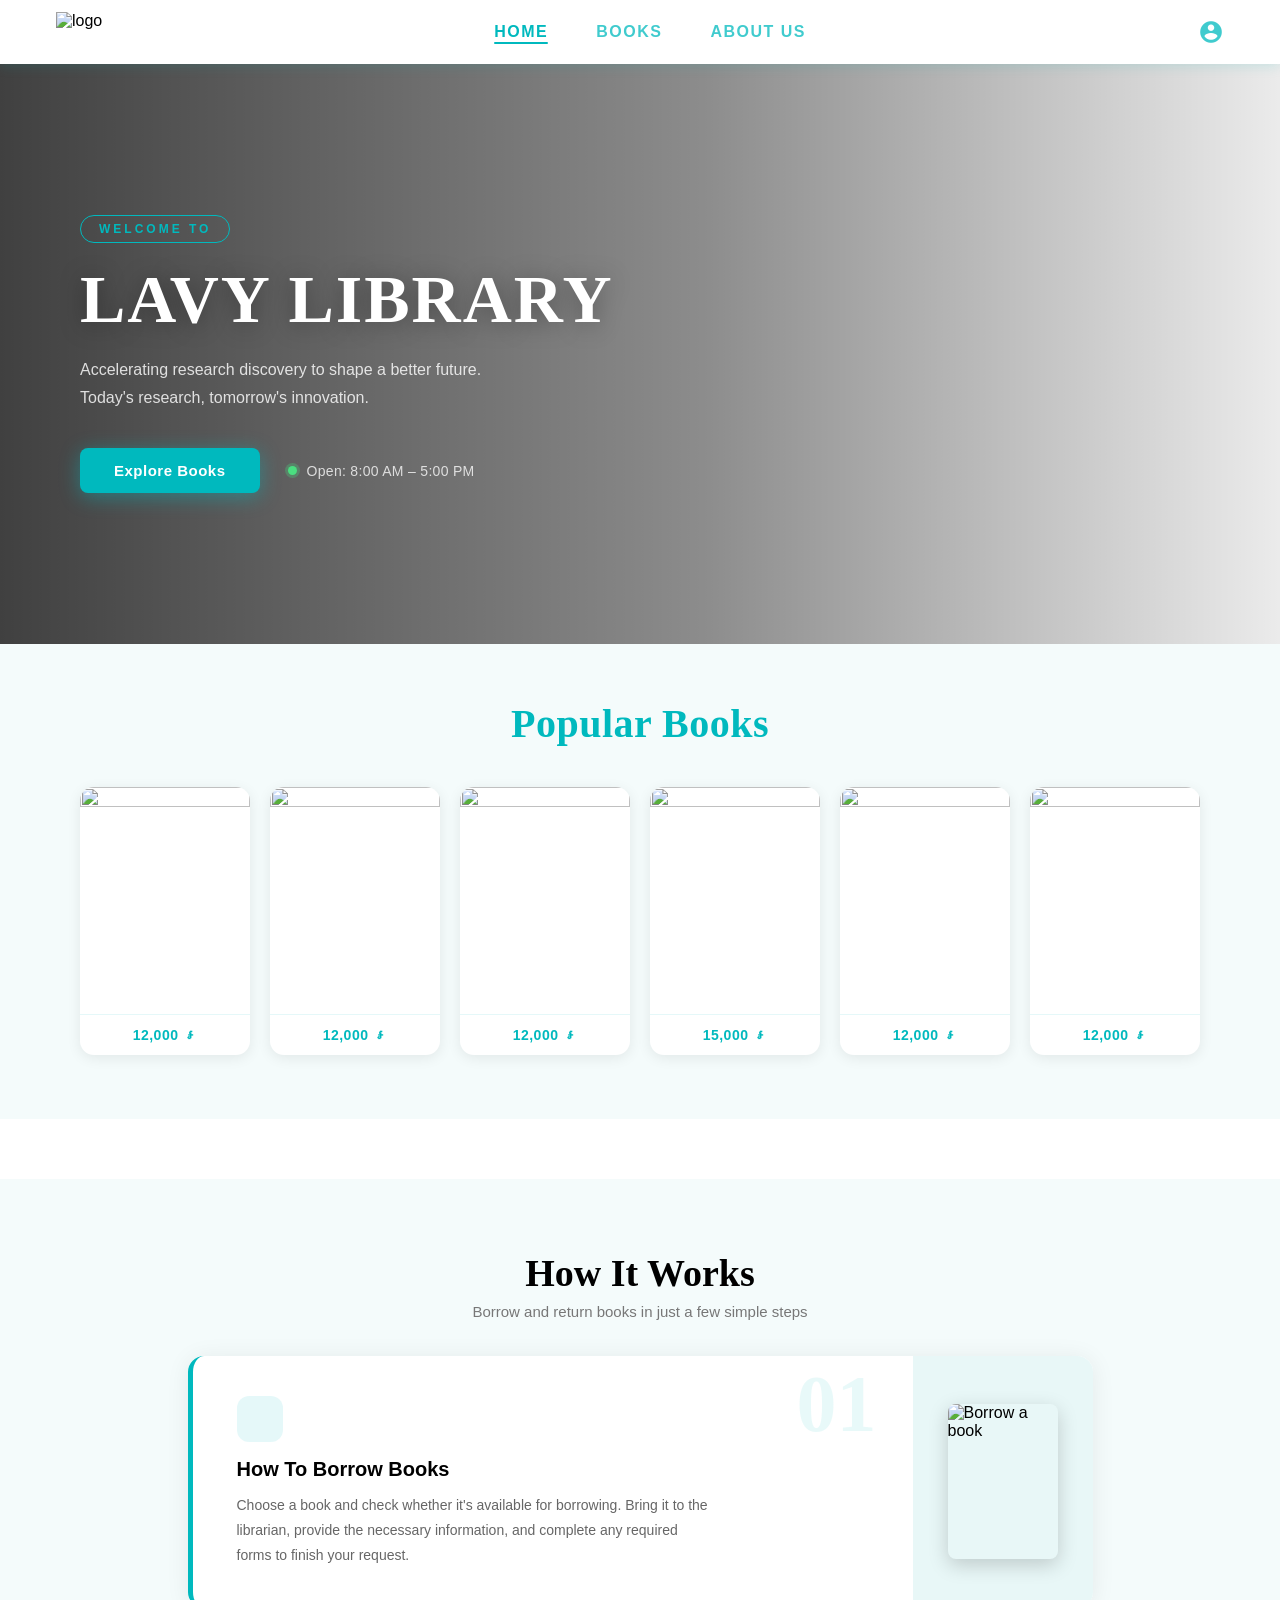
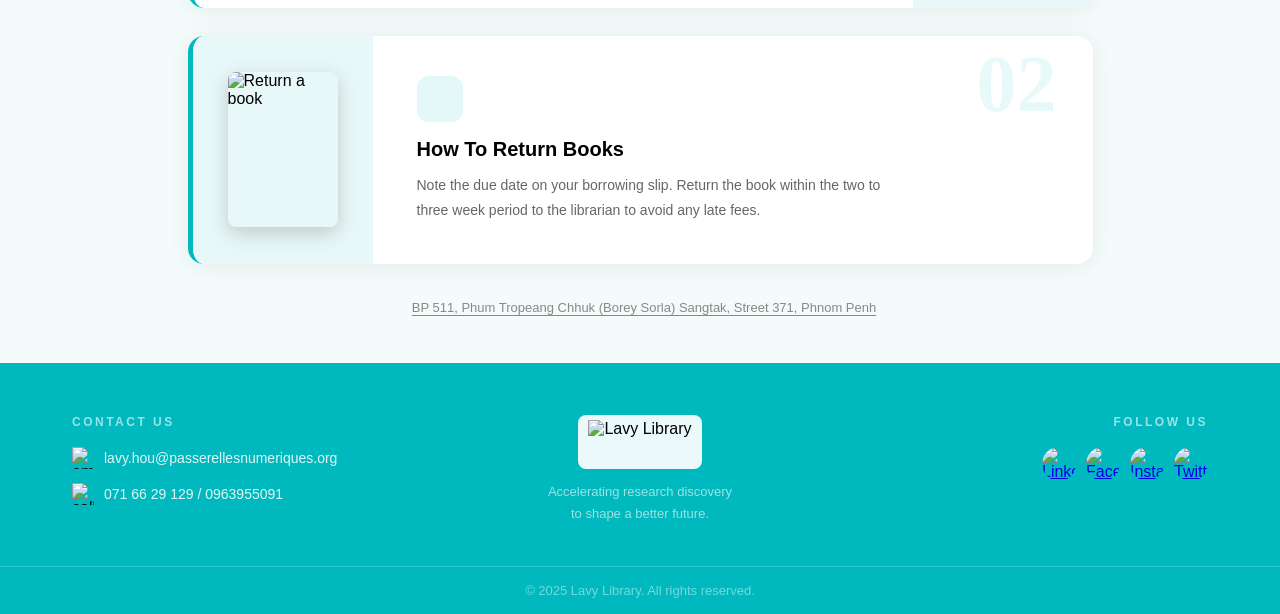
==== commit 53852205: "feat: redesign popular books section with modern card layout, hover animations, and improved footer " ====
--- a/index.html
+++ b/index.html
@@ -42,28 +42,46 @@
         <h2>Popular Books</h2>
         <div class="books">
             <div class="image-card">
-                <img src="images/Home/ដឺស៊ីក្រេត.jpg" alt="">
-                <button><a href="../pages/register.html">12000 riels</a></button>
+                <div class="card-img">
+                    <img src="images/Home/ដឺស៊ីក្រេត.jpg" alt="">
+                    <div class="card-borrow"><a href="./pages/register.html">Borrow</a></div>
+                </div>
+                <div class="card-info"><span class="card-price">12,000 ៛</span></div>
             </div>
             <div class="image-card">
-                <img src="images/Home/ដើរចេញពីអតីតកាល.png" alt="">
-                <button><a href="../pages/register.html">12000 riels</a></button>
+                <div class="card-img">
+                    <img src="images/Home/ដើរចេញពីអតីតកាល.png" alt="">
+                    <div class="card-borrow"><a href="./pages/register.html">Borrow</a></div>
+                </div>
+                <div class="card-info"><span class="card-price">12,000 ៛</span></div>
             </div>
             <div class="image-card">
-                <img src="images/Home/ដំណើរជីវិត.jpg" alt="">
-                <button><a href="../pages/register.html">12000 riels</a></button>
+                <div class="card-img">
+                    <img src="images/Home/ដំណើរជីវិត.jpg" alt="">
+                    <div class="card-borrow"><a href="./pages/register.html">Borrow</a></div>
+                </div>
+                <div class="card-info"><span class="card-price">12,000 ៛</span></div>
             </div>
             <div class="image-card">
-                <img src="images/Home/ការធ្វើទីផ្សារ៤.០.jpg" alt="">
-                <button><a href="../pages/register.html">15000 riels</a></button>
+                <div class="card-img">
+                    <img src="images/Home/ការធ្វើទីផ្សារ៤.០.jpg" alt="">
+                    <div class="card-borrow"><a href="./pages/register.html">Borrow</a></div>
+                </div>
+                <div class="card-info"><span class="card-price">15,000 ៛</span></div>
             </div>
             <div class="image-card">
-                <img src="images/Home/ដឺស៊ីក្រេត.jpg" alt="">
-                <button><a href="../pages/register.html">12000 riels</a></button>
+                <div class="card-img">
+                    <img src="images/Home/ដឺស៊ីក្រេត.jpg" alt="">
+                    <div class="card-borrow"><a href="./pages/register.html">Borrow</a></div>
+                </div>
+                <div class="card-info"><span class="card-price">12,000 ៛</span></div>
             </div>
             <div class="image-card">
-                <img src="images/Home/ដំណើរជីវិត.jpg" alt="">
-                <button><a href="../pages/register.html">12000 riels</a></button>
+                <div class="card-img">
+                    <img src="images/Home/ដំណើរជីវិត.jpg" alt="">
+                    <div class="card-borrow"><a href="./pages/register.html">Borrow</a></div>
+                </div>
+                <div class="card-info"><span class="card-price">12,000 ៛</span></div>
             </div>
         </div>
     </div>
--- a/css/style.css
+++ b/css/style.css
@@ -1,8 +1,3 @@
-:root {
-  --teal: #00B9BE;
-  --teal-dark: #009aa0;
-}
-
 * {
   padding: 0;
   margin: 0;
@@ -10,142 +5,288 @@
 }
 
 nav {
-  display: grid;
-  grid-template-columns: 0.8fr 1.3fr 0.45fr;
   position: sticky;
   top: 0;
   z-index: 100;
   background: #ffffff;
-  border-bottom: 1px solid #EEF0C8;
-  box-shadow: 0px 0px 3px 0px;
-}
-@media screen and (max-width: 420px) {
+  display: flex;
+  align-items: center;
+  justify-content: space-between;
+  padding: 0 56px;
+  height: 64px;
+  box-shadow: 0 2px 12px rgba(0, 185, 190, 0.15);
+}
+@media screen and (max-width: 1024px) {
   nav {
-    display: grid;
-    grid-template-columns: 0.5fr 0.5fr 0.5fr;
-  }
-}
-nav img {
-  width: 35%;
-  padding-left: 90px;
-  margin-top: 2px;
-}
-@media screen and (max-width: 1024px) {
-  nav img {
-    margin-top: 7px;
-  }
-}
-@media screen and (max-width: 730px) {
-  nav img {
-    padding-left: 50px;
-    margin-top: 9px;
-    width: 40%;
-  }
-}
-@media screen and (max-width: 420px) {
-  nav img {
+    padding: 0 32px;
+  }
+}
+@media screen and (max-width: 730px) {
+  nav {
+    padding: 0 24px;
+    height: 56px;
+  }
+}
+@media screen and (max-width: 420px) {
+  nav {
+    padding: 0 16px;
+  }
+}
+nav .logo {
+  display: flex;
+  align-items: center;
+}
+nav .logo img {
+  height: 40px;
+  width: auto;
+  padding: 0;
+  margin: 0;
+}
+@media screen and (max-width: 730px) {
+  nav .logo img {
+    height: 32px;
+  }
+}
+@media screen and (max-width: 420px) {
+  nav .logo img {
     display: none;
   }
 }
-@media screen and (max-width: 1024px) {
-  nav .menu-bar {
-    margin-bottom: 10px;
-  }
-}
-@media screen and (max-width: 420px) {
-  nav .menu-bar {
-    margin-bottom: 15px;
-  }
-}
 nav .menu-bar {
-  margin-top: -2px;
+  margin: 0;
 }
 nav .menu-bar ul {
-  display: grid;
-  grid-template-columns: repeat(4, 1fr);
+  display: flex;
+  align-items: center;
+  gap: 48px;
+  list-style: none;
+  margin: 0;
+  padding: 0;
+}
+@media screen and (max-width: 730px) {
+  nav .menu-bar ul {
+    gap: 28px;
+  }
+}
+@media screen and (max-width: 420px) {
+  nav .menu-bar ul {
+    gap: 16px;
+  }
 }
 nav .menu-bar ul li {
-  list-style: none;
-  margin-top: 17px;
+  margin: 0;
 }
 nav .menu-bar ul li a {
   text-decoration: none;
-  color: #000;
-  font-size: 20px;
+  color: rgba(0, 185, 190, 0.75);
+  font-size: 16px;
+  font-weight: 700;
+  letter-spacing: 1.5px;
   text-transform: uppercase;
-}
-@media screen and (max-width: 1024px) {
+  transition: color 0.25s ease;
+  position: relative;
+  padding-bottom: 4px;
+}
+@media screen and (max-width: 730px) {
   nav .menu-bar ul li a {
-    font-size: 18px;
-  }
-}
-@media screen and (max-width: 730px) {
+    font-size: 14px;
+    letter-spacing: 1px;
+  }
+}
+@media screen and (max-width: 420px) {
   nav .menu-bar ul li a {
-    font-size: 15px;
-  }
-}
-@media screen and (max-width: 420px) {
-  nav .menu-bar ul li a {
-    font-size: 10px;
-    display: flex;
-    justify-content: center;
-    width: 80px;
-  }
+    font-size: 13px;
+    letter-spacing: 0.5px;
+  }
+}
+nav .menu-bar ul li a::after {
+  content: "";
+  position: absolute;
+  bottom: 0;
+  left: 0;
+  width: 0;
+  height: 2px;
+  background: #00B9BE;
+  border-radius: 2px;
+  transition: width 0.25s ease;
 }
 nav .menu-bar ul li a:hover {
   color: #00B9BE;
-  transition: 0.3s;
-  font-weight: 520;
+  font-weight: 700;
+}
+nav .menu-bar ul li a:hover::after {
+  width: 100%;
+}
+nav .menu-bar ul li a[style*=color] {
+  color: #00B9BE !important;
+}
+nav .menu-bar ul li a[style*=color]::after {
+  width: 100%;
 }
 nav .icons-color {
-  font-size: 30px;
-  color: teal;
-  margin-top: 10px;
-}
-@media screen and (max-width: 420px) {
+  font-size: 26px;
+  color: rgba(0, 185, 190, 0.75);
+  display: block;
+  line-height: 1;
+  transition: color 0.25s ease, transform 0.25s ease;
+  margin: 0;
+}
+@media screen and (max-width: 730px) {
   nav .icons-color {
-    margin-top: 10px;
-    font-size: 20px;
-    margin-left: 80px;
-  }
+    font-size: 22px;
+  }
+}
+nav > a:last-child {
+  text-decoration: none;
+  display: flex;
+  align-items: center;
+}
+nav > a:last-child:hover .icons-color {
+  color: #00B9BE;
+  transform: scale(1.12);
 }
 
-/* ── FOOTER ── */
-footer { background: #00B9BE; margin-top: 0; }
+footer {
+  background: #00B9BE;
+  margin-top: 0;
+}
 footer .footer-top {
-  display: grid; grid-template-columns: 1fr auto 1fr;
-  align-items: start; gap: 40px; padding: 52px 72px 40px;
-  border-bottom: 1px solid rgba(255,255,255,0.2);
-}
-footer .footer-left { display: flex; flex-direction: column; gap: 14px; }
-footer .footer-left h3, footer .footer-right h3 {
-  font-family: 'Nunito Sans', sans-serif; font-size: 12px; font-weight: 700;
-  color: rgba(255,255,255,0.6); letter-spacing: 2.5px; text-transform: uppercase; margin-bottom: 4px;
-}
-footer .footer-left .email, footer .footer-left .phone-call { display: flex; align-items: center; gap: 10px; }
-footer .footer-left .email img, footer .footer-left .phone-call img {
-  width: 22px; height: 22px; object-fit: contain; flex-shrink: 0; margin-left: 0;
-}
-footer .footer-left .email p, footer .footer-left .phone-call p { font-size: 14px; color: rgba(255,255,255,0.88); margin: 0; }
-footer .footer-center { display: flex; flex-direction: column; align-items: center; text-align: center; gap: 12px; }
-footer .footer-center .footer-logo { height: 44px; width: auto; background: rgba(255,255,255,0.92); border-radius: 8px; padding: 5px 10px; }
-footer .footer-center .footer-tagline { font-size: 13px; color: rgba(255,255,255,0.6); line-height: 1.75; margin: 0; }
-footer .footer-right { display: flex; flex-direction: column; align-items: flex-end; gap: 14px; }
-footer .footer-right .icon { display: flex; align-items: center; gap: 10px; padding: 0; }
-footer .footer-right .icon a { display: flex; align-items: center; justify-content: center; transition: transform 0.2s; }
-footer .footer-right .icon a:hover { transform: translateY(-3px); }
-footer .footer-right .icon img { width: 34px; height: 34px; object-fit: contain; margin: 0; border-radius: 50%; }
-footer .footer-bottom { padding: 16px 72px; text-align: center; }
-footer .footer-bottom p { font-size: 13px; color: rgba(255,255,255,0.45); margin: 0; }
-@media (max-width: 730px) {
-  footer .footer-top { grid-template-columns: 1fr; text-align: center; padding: 36px 24px 28px; gap: 28px; }
-  footer .footer-left { align-items: center; }
-  footer .footer-right { align-items: center; }
-  footer .footer-bottom { padding: 14px 24px; }
-}
-@media (max-width: 420px) {
-  footer .footer-top { padding: 28px 16px 24px; }
-  footer .footer-bottom { padding: 12px 16px; }
+  display: grid;
+  grid-template-columns: 1fr auto 1fr;
+  align-items: start;
+  gap: 40px;
+  padding: 52px 72px 40px;
+  border-bottom: 1px solid rgba(255, 255, 255, 0.2);
+}
+@media screen and (max-width: 730px) {
+  footer .footer-top {
+    grid-template-columns: 1fr;
+    text-align: center;
+    padding: 36px 24px 28px;
+    gap: 28px;
+  }
+}
+@media screen and (max-width: 420px) {
+  footer .footer-top {
+    padding: 28px 16px 24px;
+  }
+}
+footer .footer-left {
+  display: flex;
+  flex-direction: column;
+  gap: 14px;
+}
+@media screen and (max-width: 730px) {
+  footer .footer-left {
+    align-items: center;
+  }
+}
+footer .footer-left h3 {
+  font-size: 12px;
+  font-weight: 700;
+  color: rgba(255, 255, 255, 0.6);
+  letter-spacing: 2.5px;
+  text-transform: uppercase;
+  margin-bottom: 4px;
+}
+footer .footer-left .email,
+footer .footer-left .phone-call {
+  display: flex;
+  align-items: center;
+  gap: 10px;
+}
+footer .footer-left .email img,
+footer .footer-left .phone-call img {
+  width: 22px;
+  height: 22px;
+  object-fit: contain;
+  flex-shrink: 0;
+}
+footer .footer-left .email p,
+footer .footer-left .phone-call p {
+  font-size: 14px;
+  color: rgba(255, 255, 255, 0.88);
+  margin: 0;
+}
+footer .footer-center {
+  display: flex;
+  flex-direction: column;
+  align-items: center;
+  text-align: center;
+  gap: 12px;
+}
+footer .footer-center .footer-logo {
+  height: 44px;
+  width: auto;
+  background: rgba(255, 255, 255, 0.92);
+  border-radius: 8px;
+  padding: 5px 10px;
+}
+footer .footer-center .footer-tagline {
+  font-size: 13px;
+  color: rgba(255, 255, 255, 0.6);
+  line-height: 1.75;
+  margin: 0;
+}
+footer .footer-right {
+  display: flex;
+  flex-direction: column;
+  align-items: flex-end;
+  gap: 14px;
+}
+@media screen and (max-width: 730px) {
+  footer .footer-right {
+    align-items: center;
+  }
+}
+footer .footer-right h3 {
+  font-size: 12px;
+  font-weight: 700;
+  color: rgba(255, 255, 255, 0.6);
+  letter-spacing: 2.5px;
+  text-transform: uppercase;
+  margin-bottom: 4px;
+}
+footer .footer-right .icon {
+  display: flex;
+  align-items: center;
+  gap: 10px;
+  padding: 0;
+}
+footer .footer-right .icon a {
+  display: flex;
+  align-items: center;
+  justify-content: center;
+  transition: transform 0.2s;
+}
+footer .footer-right .icon a:hover {
+  transform: translateY(-3px);
+}
+footer .footer-right .icon img {
+  width: 34px;
+  height: 34px;
+  object-fit: contain;
+  margin: 0;
+  border-radius: 50%;
+}
+footer .footer-bottom {
+  padding: 16px 72px;
+  text-align: center;
+}
+@media screen and (max-width: 730px) {
+  footer .footer-bottom {
+    padding: 14px 24px;
+  }
+}
+@media screen and (max-width: 420px) {
+  footer .footer-bottom {
+    padding: 12px 16px;
+  }
+}
+footer .footer-bottom p {
+  font-size: 13px;
+  color: rgba(255, 255, 255, 0.45);
+  margin: 0;
 }
 
 body .cover {
@@ -315,204 +456,107 @@
   flex-shrink: 0;
 }
 body .popular-book {
-  margin-top: 50px;
-  display: flex;
-  flex-direction: column;
-  gap: 10px;
-}
-@media screen and (max-width: 730px) {
-  body .popular-book {
-    margin-top: 15px;
-  }
-}
-@media screen and (max-width: 420px) {
-  body .popular-book {
-    margin-top: 15px;
-  }
-}
+  padding: 56px 80px 64px;
+  background: #f4fbfb;
+}
+@media (max-width: 730px) { body .popular-book { padding: 40px 32px 48px; } }
+@media (max-width: 420px) { body .popular-book { padding: 32px 16px 40px; } }
 body .popular-book h2 {
+  font-family: 'Cormorant Garamond', serif;
+  font-size: 40px;
+  font-weight: 600;
   color: #00B9BE;
   text-align: center;
   margin-bottom: 40px;
-}
-@media screen and (max-width: 730px) {
-  body .popular-book h2 {
-    margin-bottom: 15px;
-  }
-}
-@media screen and (max-width: 420px) {
-  body .popular-book h2 {
-    font-size: 16px;
-    margin-top: 15px;
-  }
-}
+  letter-spacing: 0.5px;
+}
+@media (max-width: 730px) { body .popular-book h2 { font-size: 28px; margin-bottom: 28px; } }
+@media (max-width: 420px) { body .popular-book h2 { font-size: 22px; margin-bottom: 20px; } }
+
 body .popular-book .books {
   display: grid;
-  grid-template-columns: repeat(5, 1fr);
+  grid-template-columns: repeat(6, 1fr);
   gap: 20px;
-  justify-content: space-between;
-  margin-left: 50px;
-  display: flex;
-  flex-direction: row;
+}
+@media (max-width: 1024px) { body .popular-book .books { grid-template-columns: repeat(4, 1fr); } }
+@media (max-width: 730px) { body .popular-book .books { grid-template-columns: repeat(3, 1fr); gap: 14px; } }
+@media (max-width: 420px) { body .popular-book .books { grid-template-columns: repeat(2, 1fr); gap: 10px; } }
+
+body .popular-book .books .image-card {
+  background: #ffffff;
+  border-radius: 14px;
+  overflow: hidden;
+  box-shadow: 0 3px 14px rgba(0,0,0,0.08);
+  display: flex;
+  flex-direction: column;
+  transition: transform 0.3s ease, box-shadow 0.3s ease;
+}
+body .popular-book .books .image-card:hover {
+  transform: translateY(-8px);
+  box-shadow: 0 16px 40px rgba(0,185,190,0.22);
+}
+
+/* Image wrapper with hover overlay */
+body .popular-book .books .image-card .card-img {
+  position: relative;
+  overflow: hidden;
+}
+body .popular-book .books .image-card .card-img img {
+  width: 100%;
+  aspect-ratio: 3/4;
+  object-fit: cover;
+  display: block;
+  border: none;
+  transition: transform 0.35s ease;
+}
+body .popular-book .books .image-card:hover .card-img img {
+  transform: scale(1.06);
+}
+body .popular-book .books .image-card .card-img .card-borrow {
+  position: absolute;
+  bottom: 0; left: 0; right: 0;
+  background: linear-gradient(to top, rgba(0,100,104,0.88) 0%, transparent 100%);
+  padding: 48px 16px 16px;
+  display: flex;
   justify-content: center;
-}
-@media screen and (max-width: 730px) {
-  body .popular-book .books {
-    margin-left: 0;
-    margin-right: 5;
-  }
-}
-@media screen and (max-width: 420px) {
-  body .popular-book .books {
-    margin-right: 0;
-    display: flex;
-    justify-content: center;
-    gap: 5px;
-  }
-}
-body .popular-book .books .image-card {
-  border-bottom: 4px solid #00B9BE;
-  display: flex;
-  flex-direction: column;
-  gap: 10px;
-  height: 310px;
-  width: 210px;
-  border: 1px solid rgb(235, 231, 231);
-  border-radius: 10px;
-  display: flex;
-  border-bottom: 4px solid #00B9BE;
+  opacity: 0;
+  transform: translateY(8px);
+  transition: opacity 0.3s ease, transform 0.3s ease;
+}
+body .popular-book .books .image-card:hover .card-img .card-borrow {
+  opacity: 1;
+  transform: translateY(0);
+}
+body .popular-book .books .image-card .card-img .card-borrow a {
+  text-decoration: none;
+  color: #ffffff;
+  font-size: 12px;
+  font-weight: 700;
+  letter-spacing: 1.5px;
+  text-transform: uppercase;
+  padding: 7px 20px;
+  border: 2px solid rgba(255,255,255,0.9);
+  border-radius: 100px;
+  transition: background 0.2s ease, color 0.2s ease;
+}
+body .popular-book .books .image-card .card-img .card-borrow a:hover {
+  background: #ffffff;
+  color: #00B9BE;
+}
+
+/* Card footer with price */
+body .popular-book .books .image-card .card-info {
+  padding: 12px 14px;
+  display: flex;
   align-items: center;
   justify-content: center;
-  margin-right: 54px;
-}
-@media screen and (max-width: 1024px) {
-  body .popular-book .books .image-card {
-    display: flex;
-    justify-content: center;
-    height: 225px;
-    width: 160px;
-  }
-}
-@media screen and (max-width: 730px) {
-  body .popular-book .books .image-card {
-    height: 190px;
-    width: 140px;
-    display: flex;
-    justify-content: center;
-    margin-right: 0;
-  }
-}
-@media screen and (max-width: 420px) {
-  body .popular-book .books .image-card {
-    height: 120px;
-    width: 80px;
-    margin-left: 5px;
-    display: flex;
-    justify-content: center;
-    border-bottom: 3px solid #00B9BE;
-  }
-}
-body .popular-book .books .image-card img {
-  border: 1px solid #EEF0C8;
-  width: 185px;
-  height: 255px;
-}
-@media screen and (max-width: 1024px) {
-  body .popular-book .books .image-card img {
-    width: 120px;
-    height: 165px;
-  }
-}
-@media screen and (max-width: 730px) {
-  body .popular-book .books .image-card img {
-    width: 110px;
-    height: 150px;
-  }
-}
-@media screen and (max-width: 420px) {
-  body .popular-book .books .image-card img {
-    width: 70px;
-    height: 90px;
-  }
-}
-body .popular-book .books .image-card button {
-  width: 130px;
-  border-radius: 5px;
-  border: 1px solid;
-  font-size: 15px;
-  height: 28px;
-  background: none;
-}
-@media screen and (max-width: 1024px) {
-  body .popular-book .books .image-card button {
-    width: 95px;
-    height: 25px;
-    font-size: 12px;
-  }
-}
-@media screen and (max-width: 730px) {
-  body .popular-book .books .image-card button {
-    width: 58px;
-    height: 13px;
-    font-size: 10px;
-    border-radius: 3px;
-  }
-}
-body .popular-book .books .image-card button a {
-  text-decoration: none;
-}
-body .popular-book .books .image-card:hover {
-  border-bottom: 4px solid #00B9BE;
-  box-shadow: 0px 5px 5px 5px rgb(235, 232, 232);
-  transition: 0.3s;
-  height: 310px;
-  width: 210px;
-}
-@media screen and (max-width: 1024px) {
-  body .popular-book .books .image-card:hover {
-    display: flex;
-    justify-content: center;
-    height: 225px;
-    width: 160px;
-  }
-}
-@media screen and (max-width: 730px) {
-  body .popular-book .books .image-card:hover {
-    height: 180px;
-    width: 137px;
-    margin-right: 4px;
-  }
-}
-@media screen and (max-width: 420px) {
-  body .popular-book .books .image-card:hover {
-    height: 120px;
-    width: 80px;
-    margin-left: 5px;
-    display: flex;
-    justify-content: center;
-    border-bottom: 3px solid #00B9BE;
-  }
-}
-body .popular-book .books .image-card:hover button {
-  background: #00B9BE;
-  border: none;
-  transition: 0.2s;
-}
-@media screen and (max-width: 730px) {
-  body .popular-book .books .image-card:hover button {
-    width: 100px;
-  }
-}
-@media screen and (max-width: 420px) {
-  body .popular-book .books .image-card:hover button {
-    height: 15px;
-    width: 60px;
-    display: flex;
-    justify-content: center;
-  }
-}
-body .popular-book .books .image-card:hover button a {
-  color: white;
+  border-top: 1px solid rgba(0,185,190,0.1);
+}
+body .popular-book .books .image-card .card-price {
+  font-size: 14px;
+  font-weight: 700;
+  color: #00B9BE;
+  letter-spacing: 0.5px;
 }
 body .borrow-and-return {
   background: #f4fbfb;
